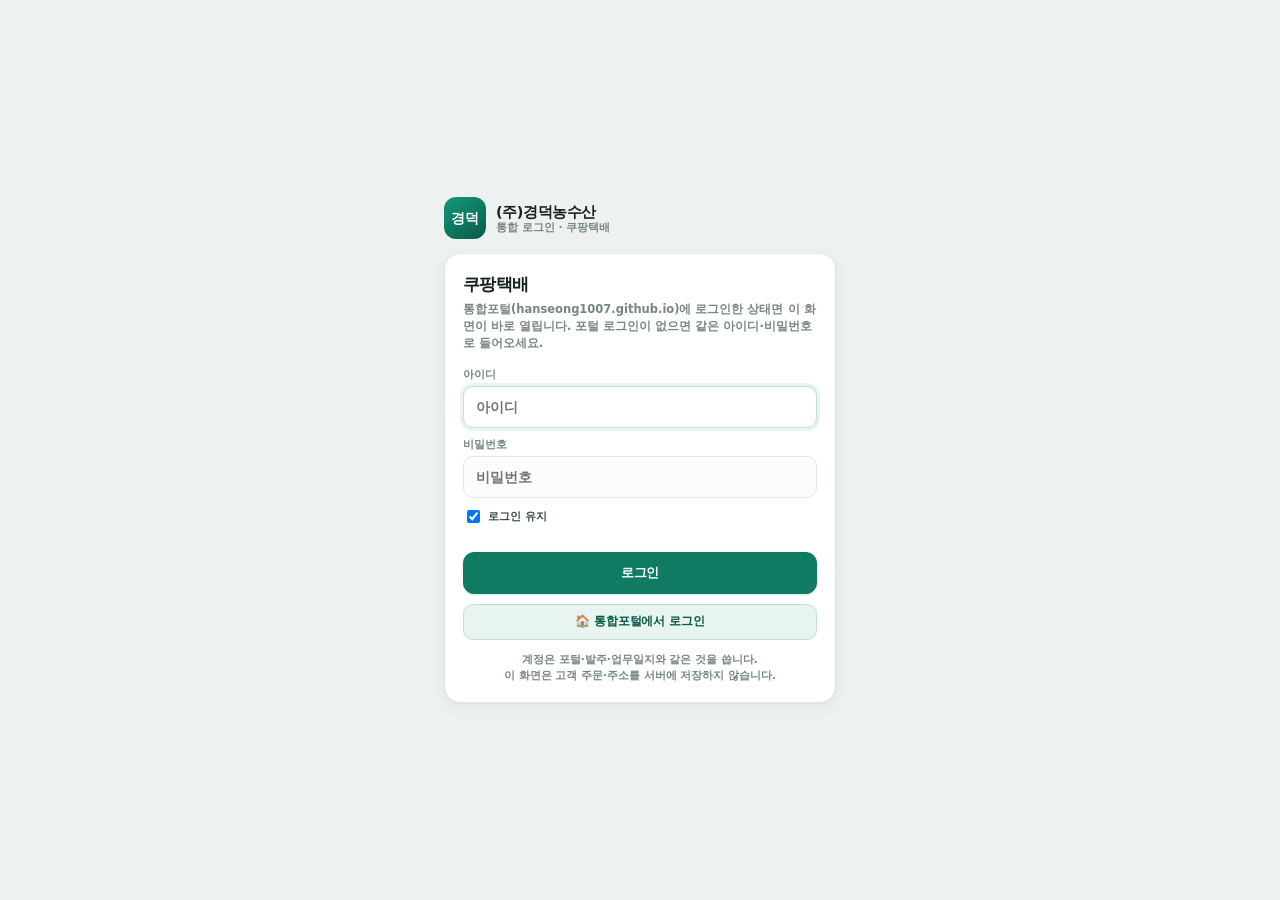
==== coupang-order/index.html @ 65ef95af "쿠팡택배: 송장 미리보기 폭 정리 · manifest 바로가기에 택배주소출력·쿠팡택배 추가" ====
<!doctype html>
<html lang="ko">
<head>
<meta charset="utf-8">
<meta name="viewport" content="width=device-width, initial-scale=1, viewport-fit=cover">
<meta name="theme-color" content="#0f7b63">
<meta name="robots" content="noindex, nofollow">
<title>(주)경덕농수산 · 쿠팡택배</title>
<link rel="icon" href="data:image/svg+xml,%3Csvg xmlns='http://www.w3.org/2000/svg' viewBox='0 0 64 64'%3E%3Crect width='64' height='64' rx='16' fill='%230f7b63'/%3E%3Ctext x='32' y='45' font-family='sans-serif' font-size='32' font-weight='700' text-anchor='middle' fill='white'%3E경%3C/text%3E%3C/svg%3E">
<style>
:root{
  --bg:#edf1ef;
  --card:#ffffff;
  --ink:#12211c;
  --ink2:#3b4c46;
  --muted:#77877f;
  --line:#e2e8e4;
  --line2:#eef2ef;
  --brand:#0f7b63;
  --brand-dark:#0a5a48;
  --brand-soft:#e8f4f0;
  --brand-line:#bfe0d4;
  --amber:#a96a10;
  --amber-soft:#fdf4e3;
  --amber-line:#eedcb5;
  --red:#bf2b2b;
  --red-soft:#fdecec;
  --red-line:#f0c9c9;
  --blue:#1f5fa8;
  --blue-soft:#eaf1fa;
  --blue-line:#c9dbf0;
  --radius:14px;
  --shadow:0 1px 2px rgba(18,33,28,.04),0 4px 14px rgba(18,33,28,.05);
  --mono:ui-monospace,SFMono-Regular,Menlo,Consolas,monospace;
}
*,*::before,*::after{box-sizing:border-box;-webkit-tap-highlight-color:transparent}
html,body{margin:0;height:100%}
body{
  background:var(--bg);color:var(--ink);
  font-family:system-ui,-apple-system,"Apple SD Gothic Neo","Malgun Gothic","Noto Sans KR","Helvetica Neue",sans-serif;
  font-size:13.5px;line-height:1.45;-webkit-text-size-adjust:100%;
}
body:not(.locked){display:flex;flex-direction:column;height:100vh;overflow:hidden}
button{font-family:inherit}
input,select,textarea{font-family:inherit;color:inherit}
h2{margin:0}
.spacer{flex:1;min-width:0}
.sr{position:absolute;width:1px;height:1px;padding:0;margin:-1px;overflow:hidden;clip:rect(0 0 0 0);white-space:nowrap;border:0}
#app{display:flex;flex-direction:column;flex:1;min-height:0}
#app[hidden]{display:none}

/* ---------------- top bar ---------------- */
.topbar{
  flex:0 0 auto;display:flex;align-items:center;gap:12px;
  padding:9px 18px;background:#fff;border-bottom:1px solid var(--line);z-index:20;
}
.brand{display:flex;align-items:center;gap:9px;min-width:0}
.brandmark{
  width:38px;height:38px;border-radius:11px;flex:0 0 auto;
  background:linear-gradient(145deg,#13997b,#0a5a48);color:#fff;
  display:grid;place-items:center;font-size:13px;font-weight:800;letter-spacing:-.05em;
  box-shadow:0 2px 6px rgba(10,90,72,.25);
}
.brand .bt{display:flex;flex-direction:column;line-height:1.22;min-width:0}
.brand .bt b{font-size:15px;font-weight:800;letter-spacing:-.03em;white-space:nowrap;overflow:hidden;text-overflow:ellipsis;display:block}
.brand .bt span{font-size:10.5px;color:var(--muted);font-weight:600;white-space:nowrap}

.shortcuts{display:flex;align-items:center;gap:6px;flex-wrap:wrap}
.slink{
  display:inline-flex;align-items:center;gap:6px;padding:6px 10px;border-radius:9px;
  border:1px solid var(--line);background:#f8faf9;font-size:11px;font-weight:800;color:var(--ink2);
  text-decoration:none;white-space:nowrap;
}
.slink:hover{background:#f1f6f3;border-color:#d3e0da}
.slink.wing{border-color:var(--amber-line);background:var(--amber-soft);color:#8a5608}
.slink.alps{border-color:var(--red-line);background:var(--red-soft);color:#a12424}
.slink svg{width:13px;height:13px;fill:none;stroke:currentColor;stroke-width:2;stroke-linecap:round;stroke-linejoin:round}

.who{margin-left:auto;display:flex;align-items:center;gap:6px}
.whochip{
  display:inline-flex;align-items:center;gap:6px;padding:5px 10px;border-radius:999px;
  border:1px solid var(--line);background:#f8faf9;font-size:11.5px;font-weight:800;color:var(--ink2);
  white-space:nowrap;max-width:190px;overflow:hidden;text-overflow:ellipsis;
}
.whochip i{width:7px;height:7px;border-radius:50%;background:var(--brand);flex:0 0 auto}
.iconbtn{
  width:34px;height:34px;border-radius:10px;border:1px solid var(--line);background:#fff;color:var(--ink2);
  display:grid;place-items:center;padding:0;cursor:pointer;flex:0 0 auto;
}
.iconbtn:hover{background:#f5f8f6}
.iconbtn svg{width:16px;height:16px;fill:none;stroke:currentColor;stroke-width:1.9;stroke-linecap:round;stroke-linejoin:round}

/* ---------------- status board ---------------- */
.board{flex:0 0 auto;display:flex;flex-direction:column;gap:5px;padding:8px 18px 0}
.brow{display:grid;gap:6px;align-items:stretch}
.brow.r1{grid-template-columns:104px repeat(4,minmax(0,1fr))}
.brow.r2{grid-template-columns:104px repeat(5,minmax(0,1fr))}
.bl{display:flex;flex-direction:column;justify-content:center;font-size:10.5px;font-weight:800;color:var(--muted);line-height:1.3}
.bl b{font-size:11px;color:var(--ink2);font-weight:800;letter-spacing:-.02em}
.btile{
  display:flex;align-items:center;gap:9px;padding:6px 11px;border-radius:11px;
  border:1px solid var(--line);background:#fff;cursor:pointer;text-align:left;min-width:0;
  transition:border-color .12s,box-shadow .12s;
}
.btile:hover{border-color:#cfdad5}
.btile.on{border-color:var(--brand);box-shadow:0 0 0 2px rgba(15,123,99,.12)}
.btile .nv{font-size:19px;font-weight:800;letter-spacing:-.05em;line-height:1.15;font-variant-numeric:tabular-nums;min-width:20px}
.btile .nt{display:flex;flex-direction:column;line-height:1.25;min-width:0}
.btile .nt b{font-size:10.8px;font-weight:800;white-space:nowrap;overflow:hidden;text-overflow:ellipsis}
.btile .nt small{font-size:9.5px;color:var(--muted);font-weight:700;white-space:nowrap;overflow:hidden;text-overflow:ellipsis}
.btile.warn .nv{color:var(--red)}
.btile.warn{border-color:var(--red-line);background:#fffafa}
.btile.ready .nv{color:var(--brand-dark)}
.btile.mid .nv{color:var(--amber)}
.btile.dim .nv{color:#42564e}

/* ---------------- steps ---------------- */
.steps{flex:0 0 auto;display:grid;grid-template-columns:repeat(4,1fr);gap:8px;padding:8px 18px 0}
.step{
  display:flex;align-items:center;gap:9px;padding:7px 11px;min-width:0;
  background:#fff;border:1px solid var(--line);border-radius:12px;cursor:pointer;text-align:left;
  transition:border-color .15s,box-shadow .15s,background .15s;
}
.step:hover{border-color:#cfdad5}
.step .num{
  width:24px;height:24px;border-radius:8px;flex:0 0 auto;display:grid;place-items:center;
  background:#eff3f1;color:#5d6d66;font-size:11px;font-weight:800;
}
.step .t{min-width:0;flex:1;display:flex;flex-direction:column;line-height:1.25}
.step .t b{font-size:11.8px;font-weight:800;letter-spacing:-.02em;white-space:nowrap;overflow:hidden;text-overflow:ellipsis;color:var(--ink)}
.step .t small{font-size:10px;color:var(--muted);font-weight:600;white-space:nowrap;overflow:hidden;text-overflow:ellipsis}
.step .badge{
  flex:0 0 auto;min-width:19px;height:19px;padding:0 6px;border-radius:999px;
  background:var(--amber-soft);color:#8a5608;border:1px solid var(--amber-line);
  font-size:10.5px;font-weight:800;display:grid;place-items:center;font-variant-numeric:tabular-nums;
  display:none;
}
.step .badge.show{display:grid}
.step .badge.ok{background:var(--brand-soft);border-color:var(--brand-line);color:var(--brand-dark)}
.step.on{border-color:var(--brand);box-shadow:0 0 0 2px rgba(15,123,99,.13)}
.step.on .num{background:var(--brand);color:#fff}

/* ---------------- main ---------------- */
main{flex:1;min-height:0;padding:8px 18px 10px;display:flex;overflow:hidden}
.panel{display:none;width:100%;min-width:0;min-height:0}
.panel.on{display:grid;gap:12px}
#p1.on{grid-template-columns:352px minmax(0,1fr)}
#p2.on{grid-template-rows:minmax(0,1fr)}
#p3.on{grid-template-columns:352px minmax(0,1fr)}
#p4.on{grid-template-rows:minmax(0,1fr)}
.col{display:flex;flex-direction:column;gap:12px;min-width:0;min-height:0}
.card{
  background:var(--card);border:1px solid var(--line);border-radius:var(--radius);
  box-shadow:var(--shadow);display:flex;flex-direction:column;min-width:0;min-height:0;
}
.cardhead{flex:0 0 auto;display:flex;align-items:center;gap:8px;padding:10px 14px;border-bottom:1px solid var(--line2)}
.cardhead h2{font-size:12.5px;font-weight:800;letter-spacing:-.02em;white-space:nowrap}
.cardhead .sub{font-size:10.5px;color:var(--muted);font-weight:600;white-space:nowrap;overflow:hidden;text-overflow:ellipsis}
.cardbody{padding:11px 13px;min-height:0;overflow:auto;flex:1;display:flex;flex-direction:column;gap:10px}
.cardfoot{flex:0 0 auto;display:flex;align-items:center;gap:8px;padding:9px 13px;border-top:1px solid var(--line2);background:#fcfdfc;border-radius:0 0 var(--radius) var(--radius);flex-wrap:wrap}

/* ---------------- buttons ---------------- */
.btn{
  display:inline-flex;align-items:center;justify-content:center;gap:6px;
  height:36px;padding:0 13px;border-radius:10px;border:1px solid var(--line);
  background:#fff;color:var(--ink2);font-size:12px;font-weight:800;letter-spacing:-.01em;
  cursor:pointer;white-space:nowrap;transition:background .15s,border-color .15s,opacity .15s;
  text-decoration:none;
}
.btn svg{width:15px;height:15px;fill:none;stroke:currentColor;stroke-width:2;stroke-linecap:round;stroke-linejoin:round}
.btn:hover{background:#f5f8f6}
.btn.primary{background:var(--brand);border-color:var(--brand);color:#fff;box-shadow:0 1px 2px rgba(10,90,72,.2)}
.btn.primary:hover{background:var(--brand-dark);border-color:var(--brand-dark)}
.btn.parcel{background:#b62525;border-color:#b62525;color:#fff}
.btn.parcel:hover{background:#981d1d;border-color:#981d1d}
.btn.ghost{background:var(--brand-soft);border-color:var(--brand-line);color:var(--brand-dark)}
.btn.ghost:hover{background:#dcefe8}
.btn.wing{background:#ffd43b;border-color:#f0c400;color:#3b2f00}
.btn.wing:hover{background:#f5c800}
.btn.lg{height:42px;font-size:13px;border-radius:11px;padding:0 16px}
.btn.sm{height:28px;padding:0 9px;font-size:11px;border-radius:8px}
.btn:disabled{opacity:.42;cursor:not-allowed;box-shadow:none}
.btn:disabled:hover{background:#fff}
.btn.primary:disabled:hover{background:var(--brand)}
.btn.block{width:100%}

/* ---------------- step 1 ---------------- */
.guide{display:flex;flex-direction:column;gap:8px}
.gstep{display:flex;gap:9px;align-items:flex-start}
.gstep .gi{
  width:20px;height:20px;border-radius:6px;background:#eff3f1;color:#5d6d66;flex:0 0 auto;
  display:grid;place-items:center;font-size:10.5px;font-weight:800;margin-top:1px;
}
.gstep .gt{min-width:0;font-size:11.2px;color:var(--ink2);line-height:1.45;font-weight:600}
.gstep .gt b{color:var(--ink);font-weight:800}

.drop{
  display:flex;flex-direction:column;align-items:center;justify-content:center;gap:4px;
  padding:15px 12px;border:1.5px dashed var(--brand-line);border-radius:12px;background:#f7fbf9;
  cursor:pointer;text-align:center;transition:background .15s,border-color .15s;
}
.drop:hover,.drop.over{background:#eef8f4;border-color:var(--brand)}
.drop svg{width:22px;height:22px;fill:none;stroke:var(--brand);stroke-width:1.8;stroke-linecap:round;stroke-linejoin:round}
.drop b{font-size:12px;font-weight:800;color:var(--brand-dark)}
.drop span{font-size:10.3px;color:var(--muted);font-weight:600;line-height:1.4}
.drop.small{padding:12px 10px}
.mapline{
  border:1px solid var(--line2);border-radius:10px;background:#fbfcfb;padding:8px 10px;
  font-size:10.5px;line-height:1.55;color:var(--ink2);font-weight:600;
}
.mapline b{color:var(--ink);font-weight:800}
.mapline .miss{color:#a12424;font-weight:800}
.mapline ul{margin:3px 0 0;padding-left:14px}

/* ---------------- toolbar / filters ---------------- */
.toolbar{flex:0 0 auto;display:flex;align-items:center;gap:8px;padding:7px 14px;border-bottom:1px solid var(--line2);flex-wrap:wrap}
.chips{display:flex;gap:5px;flex-wrap:wrap}
.chip{
  height:26px;padding:0 9px;border-radius:999px;border:1px solid var(--line);background:#fff;
  color:var(--ink2);font-size:10.8px;font-weight:800;cursor:pointer;white-space:nowrap;
}
.chip:hover{border-color:#cfdad5}
.chip.on{background:var(--brand);border-color:var(--brand);color:#fff}
.selinfo{font-size:11px;color:var(--muted);font-weight:700;white-space:nowrap}
.selinfo b{color:var(--brand-dark);font-weight:800}
.selinfo.wrap{white-space:normal;line-height:1.45;font-weight:600}
.search{position:relative;width:180px;flex:0 0 auto}
.search svg{position:absolute;left:9px;top:50%;transform:translateY(-50%);width:13px;height:13px;fill:none;stroke:var(--muted);stroke-width:2;stroke-linecap:round;pointer-events:none}
.search input{width:100%;height:29px;border:1px solid var(--line);border-radius:9px;background:#fbfcfb;padding:0 10px 0 26px;font-size:11.5px;font-weight:600}
.search input:focus{outline:none;border-color:var(--brand-line);background:#fff;box-shadow:0 0 0 3px rgba(15,123,99,.08)}

/* ---------------- list ---------------- */
.listwrap{flex:1;min-height:0;display:flex;flex-direction:column;overflow:hidden}
.thead,.row{display:grid;gap:9px;align-items:center;padding:7px 14px}
.thead{flex:0 0 auto;font-size:10.3px;font-weight:800;color:var(--muted);border-bottom:1px solid var(--line);background:#fafcfb}
.thead.s1,.row.s1{grid-template-columns:28px 118px 118px minmax(120px,1fr) minmax(140px,1.1fr) 96px 92px}
.thead.s2,.row.s2{grid-template-columns:28px 118px 112px minmax(120px,1fr) minmax(130px,1fr) 96px}
.thead.s4,.row.s4{grid-template-columns:118px 96px minmax(110px,1fr) 150px 56px 86px}
.list{flex:1;min-height:0;overflow:auto}
.row{border-bottom:1px solid var(--line2);font-size:11.8px}
.row:hover{background:#fafcfb}
.row:last-child{border-bottom:0}
.row b{font-weight:800;letter-spacing:-.02em}
.row .mono{font-family:var(--mono);font-size:11px;font-weight:700;letter-spacing:-.02em}
.row small{display:block;font-size:10.2px;color:var(--muted);font-weight:600;line-height:1.35;margin-top:1px}
.row .addr{font-size:10.8px;color:var(--ink2);line-height:1.4;overflow-wrap:anywhere;font-weight:600}
.row .pname{font-size:11.2px;font-weight:700;line-height:1.38;overflow-wrap:anywhere}
.row .v{display:block;min-width:0}
.c-chk{display:grid;place-items:center}
.c-chk input,.pchk{width:16px;height:16px;accent-color:var(--brand);cursor:pointer;margin:0}
.c-chk input:disabled{cursor:not-allowed;opacity:.35}
.pill{
  display:inline-grid;place-items:center;padding:2px 7px;border-radius:6px;
  font-size:10px;font-weight:800;white-space:nowrap;letter-spacing:-.01em;
  background:#eff3f1;color:#52645c;border:1px solid #e0e7e3;
}
.pill.amber{background:var(--amber-soft);color:#8a5608;border-color:var(--amber-line)}
.pill.green{background:var(--brand-soft);color:var(--brand-dark);border-color:var(--brand-line)}
.pill.blue{background:var(--blue-soft);color:#1a4e8c;border-color:var(--blue-line)}
.pill.gray{background:#f1f4f2;color:#5d6d66;border-color:#e2e8e4}
.pill.red{background:var(--red-soft);color:#a12424;border-color:var(--red-line)}
.ack{display:inline-flex;align-items:center;gap:5px;font-size:10.5px;font-weight:800;color:var(--ink2);cursor:pointer;white-space:nowrap}
.ack input{width:15px;height:15px;accent-color:var(--brand);margin:0;cursor:pointer}
.empty{
  display:flex;flex-direction:column;align-items:center;justify-content:center;gap:6px;
  height:100%;min-height:140px;padding:22px 16px;text-align:center;color:var(--muted);
}
.empty svg{width:28px;height:28px;fill:none;stroke:#b5c2bb;stroke-width:1.6;stroke-linecap:round;stroke-linejoin:round}
.empty b{font-size:12px;color:var(--ink2);font-weight:800}
.empty span{font-size:11px;line-height:1.5}

/* ---------------- step 3 ---------------- */
.picklist{flex:1;min-height:0;overflow:auto;padding:7px}
.pick{
  display:flex;gap:9px;align-items:flex-start;padding:8px 9px;border-radius:10px;
  border:1px solid transparent;cursor:pointer;transition:background .12s,border-color .12s;
}
.pick:hover{background:#f7faf8}
.pick.on{background:var(--brand-soft);border-color:var(--brand-line)}
.pick .pchk{margin-top:2px;flex:0 0 auto}
.pick .pmain{min-width:0;flex:1}
.pick .ptop{display:flex;align-items:baseline;gap:6px;flex-wrap:wrap}
.pick .ptop b{font-size:11.8px;font-weight:800}
.pick .ptop .pg{font-size:10.3px;color:var(--ink2);font-weight:600;min-width:0;overflow-wrap:anywhere}
.pick .paddr{font-size:10.5px;color:var(--muted);font-weight:600;margin-top:2px;overflow-wrap:anywhere;line-height:1.4}
.pick .pmeta{font-size:10px;color:#9aa8a1;font-weight:600;margin-top:1px;font-variant-numeric:tabular-nums}
.pick .pid{display:flex;gap:4px;margin-top:5px;flex-wrap:wrap}

.formgrid{display:grid;grid-template-columns:1fr 1fr;gap:8px}
.field{display:flex;flex-direction:column;gap:4px;min-width:0}
.field>span{font-size:10.3px;font-weight:800;color:var(--muted)}
.field input,.field select,.field textarea{
  width:100%;min-width:0;height:35px;border:1px solid var(--line);border-radius:9px;
  background:#fbfcfb;padding:0 10px;font-size:12px;font-weight:700;letter-spacing:-.01em;
}
.field textarea{height:96px;padding:8px 10px;line-height:1.5;font-weight:600;resize:vertical}
.field input:focus,.field select:focus,.field textarea:focus{outline:none;border-color:var(--brand-line);background:#fff;box-shadow:0 0 0 3px rgba(15,123,99,.08)}
.field.span2{grid-column:1/-1}
.field select{appearance:none;background-image:url("data:image/svg+xml;utf8,<svg xmlns='http://www.w3.org/2000/svg' width='14' height='14' viewBox='0 0 24 24' fill='none' stroke='%2377877f' stroke-width='2.4' stroke-linecap='round' stroke-linejoin='round'><polyline points='6 9 12 15 18 9'/></svg>");background-repeat:no-repeat;background-position:right 9px center;padding-right:26px}
.inputrow{display:grid;grid-template-columns:56px minmax(0,1fr);gap:7px;font-size:10.8px;align-items:baseline}
.inputrow span{color:var(--muted);font-weight:800}
.inputrow b{font-weight:700;overflow-wrap:anywhere;color:var(--ink2)}
.receipt-note{border:1px solid var(--line2);border-radius:10px;background:#fafcfb;padding:8px 11px}
.receipt-note>b{font-size:10.5px;font-weight:800;display:block;margin-bottom:3px;color:var(--ink2)}
.receipt-note ul{margin:0;padding-left:13px;display:flex;flex-direction:column;gap:1px}
.receipt-note li{font-size:10.4px;color:var(--ink2);line-height:1.45;font-weight:500}
.receipt-note li b{font-weight:800;color:#2c4038}
.fmtrow{display:flex;gap:6px;align-items:center;flex-wrap:wrap}
.fmtbtn{
  height:28px;padding:0 10px;border-radius:8px;border:1px solid var(--line);background:#fff;
  font-size:10.8px;font-weight:800;color:var(--ink2);cursor:pointer;
}
.fmtbtn.on{background:var(--brand);border-color:var(--brand);color:#fff}
#label-preview{display:flex;justify-content:center}
#label-preview .label{width:100%;max-width:392px;box-shadow:0 1px 4px rgba(18,33,28,.10)}

/* ---------------- log dock ---------------- */
.logdock{flex:0 0 auto;border-top:1px solid var(--line);background:#fff}
.logbar{display:flex;align-items:center;gap:9px;padding:0 18px;height:38px;cursor:pointer;user-select:none}
.logbar>b{font-size:11.3px;font-weight:800;white-space:nowrap;display:flex;align-items:center;gap:6px}
.logbar>b svg{width:13px;height:13px;fill:none;stroke:var(--brand);stroke-width:2;stroke-linecap:round;stroke-linejoin:round}
.logbar .latest{font-size:10.8px;color:var(--muted);font-weight:600;white-space:nowrap;overflow:hidden;text-overflow:ellipsis;flex:1;min-width:0}
.logbar .cntpill{font-size:9.5px;font-weight:800;color:#5d6d66;background:#f1f4f2;border:1px solid var(--line);border-radius:999px;padding:1px 6px;white-space:nowrap}
.logbar .chev{width:13px;height:13px;fill:none;stroke:var(--muted);stroke-width:2.2;stroke-linecap:round;stroke-linejoin:round;transition:transform .15s;flex:0 0 auto}
.logdock.open .chev{transform:rotate(180deg)}
.loglist{display:none;max-height:170px;overflow:auto;padding:0 18px 8px}
.logdock.open .loglist{display:block}
.logrow{display:flex;gap:9px;align-items:flex-start;padding:5px 0;border-top:1px solid var(--line2);font-size:11.1px;line-height:1.45}
.logrow time{flex:0 0 52px;color:#9aa8a1;font-family:var(--mono);font-size:10.3px;font-weight:700;padding-top:1px}
.logrow .dot{width:6px;height:6px;border-radius:50%;background:#b5c2bb;flex:0 0 auto;margin-top:5px}
.logrow.wing .dot{background:#e0a02a}
.logrow.alps .dot{background:#d94141}
.logrow.ok .dot{background:var(--brand)}
.logrow p{margin:0;min-width:0;color:var(--ink2);font-weight:600;overflow-wrap:anywhere}

/* ---------------- modal ---------------- */
.modal{position:fixed;inset:0;z-index:80;display:none;align-items:center;justify-content:center;padding:18px;background:rgba(10,22,18,.55)}
.modal.on{display:flex}
.modal-card{
  background:#f3f5f4;border-radius:15px;width:min(520px,100%);max-height:calc(100vh - 36px);
  display:flex;flex-direction:column;overflow:hidden;box-shadow:0 20px 50px rgba(6,18,14,.35);
}
.modal-head{flex:0 0 auto;display:flex;align-items:center;gap:8px;padding:10px 14px;background:#fff;border-bottom:1px solid var(--line)}
.modal-head b{font-size:12.3px;font-weight:800;letter-spacing:-.02em}
.modal-head .sub{font-size:10.4px;color:var(--muted);font-weight:600;overflow:hidden;text-overflow:ellipsis;white-space:nowrap}
.modal-head .x{margin-left:auto;width:27px;height:27px;border:0;border-radius:8px;background:#f1f4f2;color:#5d6d66;font-size:15px;line-height:1;cursor:pointer;display:grid;place-items:center;flex:0 0 auto}
.modal-body{padding:10px;overflow:auto;min-height:0}
.modal-actions{flex:0 0 auto;display:flex;gap:8px;justify-content:flex-end;padding:9px 14px;background:#fff;border-top:1px solid var(--line);flex-wrap:wrap}

/* label */
.label{background:#fff;border:1px solid #b9c2bd;border-radius:4px;overflow:hidden;color:#111}
.lb-top{display:flex;align-items:flex-end;justify-content:space-between;gap:10px;padding:9px 12px;border-bottom:2px solid #111}
.lb-brand b{font-size:14px;letter-spacing:-.03em;display:block;line-height:1.1}
.lb-brand span{font-size:7.6px;letter-spacing:.12em;color:#666;font-weight:700}
.lb-code{text-align:right;flex:0 0 auto}
.lb-code span{display:block;font-size:8.2px;letter-spacing:.1em;color:#555;font-weight:800}
.lb-code b{font-family:var(--mono);font-size:14px;letter-spacing:-.01em}
.lb-barcode{padding:8px 12px 2px;text-align:center}
.lb-barcode .bc{width:100%;height:42px;display:block}
.lb-barcode em{display:block;font-style:normal;font-family:var(--mono);font-size:10px;letter-spacing:.2em;margin-top:2px;font-weight:700}
.lb-nonum{padding:12px 12px 6px;text-align:center;font-size:10.5px;font-weight:800;color:#8a3a10;background:#fdf4e3;border-top:1px dashed #d9b57a;border-bottom:1px dashed #d9b57a}
.lb-to{border-top:1px dashed #8f9a94;padding:4px 0}
.lb-to .lb-row:first-child b{font-size:13px}
.lb-row{display:grid;grid-template-columns:44px minmax(0,1fr);gap:6px;padding:2px 12px;font-size:10.6px;align-items:baseline}
.lb-row span{color:#6b7671;font-size:9.2px;font-weight:800}
.lb-row b{font-weight:700;overflow-wrap:anywhere;line-height:1.35}
.lb-items{border-top:1px dashed #8f9a94;background:#f7f7f6;padding:4px 0}
.lb-items>div{display:grid;grid-template-columns:44px minmax(0,1fr);gap:6px;padding:2px 12px;font-size:10.6px}
.lb-items span{color:#6b7671;font-size:9.2px;font-weight:800}
.lb-items b{font-weight:700;overflow-wrap:anywhere}
.lb-from{border-top:2px solid #111;padding:4px 0 6px}
.lb-from>div{display:grid;grid-template-columns:44px minmax(0,1fr);gap:6px;padding:2px 12px;font-size:9.8px}
.lb-from span{color:#6b7671;font-size:8.8px;font-weight:800}
.lb-from b{font-weight:700;overflow-wrap:anywhere}

/* print area (hidden on screen) */
#printArea{display:none}

/* ---------------- gate ---------------- */
#gate{min-height:100vh;display:flex;align-items:center;justify-content:center;padding:20px}
#gate[hidden]{display:none}
.gwrap{width:100%;max-width:392px}
.gbrand{display:flex;align-items:center;gap:10px;margin-bottom:14px}
.gbrand .gm{width:42px;height:42px;border-radius:12px;background:linear-gradient(145deg,#13997b,#0a5a48);color:#fff;display:grid;place-items:center;font-size:14px;font-weight:800}
.gbrand div{display:flex;flex-direction:column;line-height:1.25}
.gbrand b{font-size:14.5px;font-weight:800;letter-spacing:-.03em}
.gbrand span{font-size:10.8px;color:var(--muted);font-weight:700}
.gcard{background:#fff;border:1px solid var(--line);border-radius:16px;padding:18px;box-shadow:var(--shadow)}
.gcard h1{margin:0 0 4px;font-size:17px;font-weight:800;letter-spacing:-.03em}
.gcard .lead{margin:0 0 14px;font-size:11.5px;color:var(--muted);line-height:1.5;font-weight:600}
.gfield{display:flex;flex-direction:column;gap:4px;margin-bottom:9px}
.gfield span{font-size:10.5px;font-weight:800;color:var(--muted)}
.gfield input{height:42px;border:1px solid var(--line);border-radius:10px;background:#fbfcfb;padding:0 12px;font-size:13.5px;font-weight:700}
.gfield input:focus{outline:none;border-color:var(--brand-line);background:#fff;box-shadow:0 0 0 3px rgba(15,123,99,.09)}
.grow{display:flex;align-items:center;gap:8px;margin:4px 0 10px}
.grow .keep{display:flex;align-items:center;gap:5px;font-size:11px;font-weight:700;color:var(--ink2)}
.gpanel{display:flex;flex-direction:column;gap:8px;margin-top:10px}
.gmsg{min-height:16px;font-size:11.3px;font-weight:700;color:#a12424;margin:2px 0 0;line-height:1.4}
.gmsg.ok{color:var(--brand-dark)}
.gfoot{margin:12px 0 0;font-size:10.5px;color:var(--muted);font-weight:600;line-height:1.5;text-align:center}

/* ---------------- toast ---------------- */
.toast{
  position:fixed;left:50%;bottom:58px;transform:translate(-50%,14px);
  background:#12211c;color:#fff;padding:9px 15px;border-radius:11px;font-size:12px;font-weight:700;
  box-shadow:0 10px 26px rgba(8,20,16,.3);opacity:0;pointer-events:none;transition:opacity .18s,transform .18s;
  z-index:90;max-width:calc(100% - 32px);text-align:center;
}
.toast.on{opacity:1;transform:translate(-50%,0)}
.toast.warn{background:#8a3a10}

/* ---------------- mobile ---------------- */
@media (max-width:899px){
  body:not(.locked){display:block;height:auto;min-height:100vh;overflow:auto;padding-bottom:70px;font-size:14px}
  #app{display:block}
  .topbar{flex-wrap:wrap;gap:8px;padding:8px 12px}
  .brand{order:1;flex:1;min-width:0}
  .brand .bt{min-width:0}
  .brand .bt b{font-size:13.6px}
  .brand .bt .co{display:none}
  .brand .bt span{font-size:9.6px;white-space:normal}
  .brandmark{width:34px;height:34px;border-radius:10px;font-size:12px}
  .shortcuts{order:3;width:100%;gap:5px}
  .slink{font-size:10.4px;padding:5px 8px;flex:1;justify-content:center}
  .who{order:2;margin-left:0;gap:5px}
  .whochip{font-size:10.5px;padding:4px 8px;max-width:120px}
  .iconbtn{width:31px;height:31px}

  .board{padding:8px 12px 0;gap:6px}
  .brow.r1,.brow.r2{grid-template-columns:1fr 1fr;gap:5px}
  .brow .bl{grid-column:1/-1;flex-direction:row;align-items:baseline;gap:6px}
  .btile{padding:5px 9px;gap:7px;border-radius:10px}
  .btile .nv{font-size:16px;min-width:16px}
  .btile .nt b{font-size:10.2px}
  .btile .nt small{font-size:9px}

  .steps{grid-template-columns:1fr 1fr;gap:6px;padding:8px 12px 0}
  .step{padding:7px 8px;gap:7px}
  .step .num{width:21px;height:21px;font-size:10.2px;border-radius:7px}
  .step .t b{font-size:10.8px}
  .step .t small{display:none}
  .step .badge{height:17px;min-width:17px;font-size:9.4px;padding:0 5px}

  main{display:block;padding:8px 12px 0;overflow:visible}
  .panel.on{display:block}
  #p1.on,#p2.on,#p3.on,#p4.on{display:block;overflow:visible}
  .col{gap:10px}
  .card{margin-bottom:10px}
  .cardhead{padding:9px 12px;flex-wrap:wrap;gap:6px}
  .cardhead .sub{white-space:normal}
  .cardbody{padding:10px 12px;overflow:visible}
  .cardfoot{padding:9px 12px;flex-direction:column;align-items:stretch;gap:6px}
  .cardfoot .spacer{display:none}
  .cardfoot .btn{width:100%;height:40px}
  .listwrap{overflow:visible}
  .list{overflow:visible;max-height:none}
  .picklist{overflow:visible;max-height:none;padding:6px}
  .thead{display:none}
  .row{display:block;padding:10px 12px;position:relative}
  .row>div{display:grid;grid-template-columns:54px minmax(0,1fr);gap:8px;padding:1.5px 0;align-items:baseline}
  .row>div::before{content:attr(data-l);font-size:9.8px;font-weight:800;color:var(--muted);white-space:nowrap}
  .row>div:empty{display:none}
  .row .c-chk{position:absolute;top:10px;right:11px;display:block;grid-template-columns:none;padding:0}
  .row .c-chk::before{display:none}
  .row>div[data-l]{padding-right:26px}
  .row b{font-size:11.8px}
  .row .addr{font-size:11px}
  .empty{min-height:100px}
  .toolbar{padding:7px 12px;gap:6px}
  .search{width:100%;order:-1}
  .chips{width:100%;overflow-x:auto;flex-wrap:nowrap;padding-bottom:1px}
  .selinfo{margin-left:auto}
  .formgrid{grid-template-columns:1fr 1fr}
  .field input,.field select{height:38px;font-size:12.5px}

  .logdock{position:fixed;left:0;right:0;bottom:0;z-index:60;box-shadow:0 -3px 14px rgba(10,22,18,.1);padding-bottom:env(safe-area-inset-bottom,0px)}
  .logbar{height:42px;padding:0 12px}
  .loglist{max-height:40vh;padding:0 12px 8px}
  .toast{bottom:88px}

  .modal{padding:10px;align-items:flex-end}
  .modal-card{width:100%;max-height:92vh;border-radius:14px}
  .modal-body{padding:9px}
  .modal-actions .btn{flex:1}
  .lb-code b{font-size:13px}
}
@media (max-width:420px){
  .brand .bt span{display:none}
}

@media print{
  #gate,#app,.modal,.toast{display:none!important}
  body,body:not(.locked){display:block!important;height:auto;overflow:visible;background:#fff;padding:0}
  #printArea{display:block!important}
  #printArea .label{width:100mm;margin:0 auto 0;border:1px solid #000;page-break-after:always;break-after:page}
  #printArea .label:last-child{page-break-after:auto;break-after:auto}
  #printArea.a4{display:grid!important;grid-template-columns:1fr 1fr;gap:4mm}
  #printArea.a4 .label{width:auto;page-break-inside:avoid;break-inside:avoid}
}
</style>
</head>
<body class="locked">

<!-- ================= 잠금 (미로그인) ================= -->
<div id="gate" hidden>
  <div class="gwrap">
    <div class="gbrand">
      <div class="gm">경덕</div>
      <div><b>(주)경덕농수산</b><span>통합 로그인 · 쿠팡택배</span></div>
    </div>
    <div class="gcard">
      <h1>쿠팡택배</h1>
      <p class="lead">통합포털(<b>hanseong1007.github.io</b>)에 로그인한 상태면 이 화면이 바로 열립니다. 포털 로그인이 없으면 같은 아이디·비밀번호로 들어오세요.</p>
      <form id="gate-form" autocomplete="on" novalidate>
        <label class="gfield"><span>아이디</span>
          <input id="g-id" type="text" autocomplete="username" autocapitalize="off" autocorrect="off" spellcheck="false" placeholder="아이디">
        </label>
        <label class="gfield"><span>비밀번호</span>
          <input id="g-pw" type="password" autocomplete="current-password" placeholder="비밀번호">
        </label>
        <div class="grow"><label class="keep"><input type="checkbox" id="g-keep" checked> 로그인 유지</label></div>
        <p class="gmsg" id="g-msg" role="status" aria-live="polite"></p>
        <button class="btn primary block lg" id="g-login" type="submit">로그인</button>
      </form>
      <div class="gpanel">
        <a class="btn ghost block" id="g-portal" href="../?stay=1">🏠 통합포털에서 로그인</a>
      </div>
      <p class="gfoot">계정은 포털·발주·업무일지와 같은 것을 씁니다.<br>이 화면은 고객 주문·주소를 서버에 저장하지 않습니다.</p>
    </div>
  </div>
</div>

<!-- ================= 앱 ================= -->
<div id="app" hidden>

<header class="topbar">
  <div class="brand">
    <div class="brandmark" aria-hidden="true">경덕</div>
    <div class="bt">
      <b><span class="co">(주)</span>경덕농수산 · 쿠팡택배</b>
      <span>쿠팡윙 주문 → 발주확인 → 롯데택배(ALPS) → 운송장 등록</span>
    </div>
  </div>

  <div class="shortcuts" aria-label="바로가기">
    <a class="slink wing" id="lnk-wing" href="https://wing.coupang.com/tenants/sfl-portal/delivery/management" target="_blank" rel="noopener">
      <svg viewBox="0 0 24 24"><path d="M3 8l9-5 9 5v9l-9 5-9-5z"/><path d="M3 8l9 5 9-5"/></svg>쿠팡윙 배송관리
    </a>
    <a class="slink alps" id="lnk-alps" href="https://partner.alps.llogis.com/" target="_blank" rel="noopener">
      <svg viewBox="0 0 24 24"><path d="M3 7h11v10H3z"/><path d="M14 10h4l3 3v4h-7z"/><circle cx="7" cy="18.5" r="1.6"/><circle cx="17" cy="18.5" r="1.6"/></svg>롯데택배 ALPS
    </a>
  </div>

  <div class="who">
    <span class="whochip" id="who-name"><i></i>–</span>
    <a class="iconbtn" id="btn-portal" href="../?stay=1" title="통합포털" aria-label="통합포털">
      <svg viewBox="0 0 24 24"><path d="M4 11l8-6 8 6"/><path d="M6 10v9h12v-9"/></svg>
    </a>
    <button class="iconbtn" id="btn-logout" type="button" title="로그아웃" aria-label="로그아웃">
      <svg viewBox="0 0 24 24"><path d="M15 12H4"/><polyline points="8 8 4 12 8 16"/><path d="M14 4h5v16h-5"/></svg>
    </button>
    <button class="iconbtn" id="btn-reset" type="button" title="불러온 주문 비우기" aria-label="불러온 주문 비우기">
      <svg viewBox="0 0 24 24"><path d="M3 12a9 9 0 1 0 3-6.7"/><polyline points="3 4 3 9 8 9"/></svg>
    </button>
  </div>
</header>

<!-- 현황판 (쿠팡윙 배송관리와 같은 항목) -->
<div class="board" id="board" aria-label="배송 현황">
  <div class="brow r1">
    <div class="bl"><b>먼저 확인</b><span>처리해주세요</span></div>
    <button class="btile warn" type="button" data-bucket="출고중지요청"><span class="nv" id="b-stop">—</span><span class="nt"><b>출고중지요청</b><small>출고 멈춤</small></span></button>
    <button class="btile warn" type="button" data-bucket="당일출고필요"><span class="nv" id="b-today">—</span><span class="nt"><b>당일출고필요</b><small>오늘 꼭 발송</small></span></button>
    <button class="btile warn" type="button" data-bucket="출고지연"><span class="nv" id="b-late">—</span><span class="nt"><b>출고지연</b><small>기한 지남</small></span></button>
    <button class="btile dim" type="button" data-bucket="장기미배송"><span class="nv" id="b-long">—</span><span class="nt"><b>장기미배송</b><small>최근 1일</small></span></button>
  </div>
  <div class="brow r2">
    <div class="bl"><b>배송처리</b><span>진행해주세요</span></div>
    <button class="btile mid" type="button" data-bucket="결제완료"><span class="nv" id="b-paid">—</span><span class="nt"><b>결제완료</b><small>발주확인 전</small></span></button>
    <button class="btile ready" type="button" data-bucket="상품준비중"><span class="nv" id="b-ready">—</span><span class="nt"><b>상품준비중</b><small>발주확인 완료</small></span></button>
    <button class="btile dim" type="button" data-bucket="배송지시"><span class="nv" id="b-dir">—</span><span class="nt"><b>배송지시</b><small>집화 대기</small></span></button>
    <button class="btile dim" type="button" data-bucket="배송중"><span class="nv" id="b-ship">—</span><span class="nt"><b>배송중</b><small>운송장 등록됨</small></span></button>
    <button class="btile dim" type="button" data-bucket="배송완료"><span class="nv" id="b-done">—</span><span class="nt"><b>배송완료</b><small>최근 30일</small></span></button>
  </div>
</div>

<nav class="steps" id="steps" aria-label="진행 단계">
  <button class="step on" type="button" data-step="1">
    <span class="num">1</span>
    <span class="t"><b>쿠팡윙 확인·발주확인</b><small>주문 엑셀 불러오기</small></span>
    <span class="badge" id="b1"></span>
  </button>
  <button class="step" type="button" data-step="2">
    <span class="num">2</span>
    <span class="t"><b>당일 출고 선택</b><small>오늘 보낼 주문만 체크</small></span>
    <span class="badge" id="b2"></span>
  </button>
  <button class="step" type="button" data-step="3">
    <span class="num">3</span>
    <span class="t"><b>ALPS 접수·송장</b><small>일괄접수 엑셀·라벨</small></span>
    <span class="badge" id="b3"></span>
  </button>
  <button class="step" type="button" data-step="4">
    <span class="num">4</span>
    <span class="t"><b>운송장 등록</b><small>쿠팡윙 일괄등록</small></span>
    <span class="badge" id="b4"></span>
  </button>
</nav>

<main>
  <!-- ================= STEP 1 ================= -->
  <section class="panel on" id="p1">
    <div class="col">
      <div class="card">
        <header class="cardhead"><h2>1. 쿠팡윙에서 주문 가져오기</h2></header>
        <div class="cardbody">
          <div class="guide">
            <div class="gstep"><span class="gi">1</span><span class="gt">아래 <b>쿠팡윙 배송관리</b>를 열어 오늘 처리할 주문을 확인합니다.</span></div>
            <div class="gstep"><span class="gi">2</span><span class="gt">쿠팡윙에서 <b>주문서(엑셀) 내려받기</b>를 눌러 파일을 받습니다.</span></div>
            <div class="gstep"><span class="gi">3</span><span class="gt">받은 파일을 여기에 올리면 주문이 표에 채워집니다.</span></div>
          </div>

          <a class="btn wing block" id="btn-wing" href="https://wing.coupang.com/tenants/sfl-portal/delivery/management" target="_blank" rel="noopener">
            <svg viewBox="0 0 24 24"><path d="M14 4h6v6"/><path d="M20 4l-9 9"/><path d="M18 14v5a1 1 0 0 1-1 1H5a1 1 0 0 1-1-1V7a1 1 0 0 1 1-1h5"/></svg>
            쿠팡윙 배송관리 열기
          </a>

          <label class="drop" id="drop-wing" for="file-wing">
            <svg viewBox="0 0 24 24"><path d="M12 16V4"/><polyline points="7 9 12 4 17 9"/><path d="M4 15v4a1 1 0 0 0 1 1h14a1 1 0 0 0 1-1v-4"/></svg>
            <b>쿠팡윙 주문 엑셀 올리기</b>
            <span>.xlsx · .xls · .csv — 파일을 끌어다 놓아도 됩니다</span>
            <input type="file" id="file-wing" accept=".xlsx,.xls,.csv" hidden>
          </label>

          <div class="actions" style="display:flex;gap:6px;flex-wrap:wrap">
            <button class="btn ghost sm" id="btn-sample" type="button">샘플 주문 12건</button>
            <button class="btn sm" id="btn-template" type="button">예시 엑셀 받기</button>
          </div>

          <div class="mapline" id="wing-map">아직 불러온 파일이 없습니다.</div>

          <div class="receipt-note" style="margin-top:auto">
            <b>이 화면이 하는 일 / 하지 않는 일</b>
            <ul>
              <li>주문 엑셀을 <b>이 브라우저 안에서만</b> 읽어 표로 정리합니다. 서버·GitHub에 올리지 않습니다.</li>
              <li>쿠팡윙 <b>발주확인</b>과 ALPS <b>접수</b>는 각 사이트에서 직접 눌러야 합니다(자동 로그인·자동 접수하지 않습니다).</li>
              <li>아이디·비밀번호는 저장하지 않습니다. 로그인은 통합포털 계정으로 합니다.</li>
            </ul>
          </div>
        </div>
      </div>
    </div>

    <div class="col">
      <div class="card">
        <header class="cardhead">
          <h2>불러온 주문</h2>
          <span class="sub" id="s1-sub">엑셀을 올리면 표시됩니다</span>
          <div class="spacer"></div>
          <div class="search">
            <svg viewBox="0 0 24 24"><circle cx="11" cy="11" r="7"/><line x1="16.5" y1="16.5" x2="21" y2="21"/></svg>
            <input id="f-q" type="search" placeholder="주문번호·수령인·주소 검색" aria-label="주문 검색">
          </div>
        </header>
        <div class="toolbar">
          <div class="chips" id="filters"></div>
          <div class="spacer"></div>
          <span class="selinfo">선택 <b id="ackcount">0</b>건</span>
          <button class="btn primary sm" id="btn-ack" type="button" disabled>발주확인 처리</button>
        </div>
        <div class="listwrap">
          <div class="thead s1">
            <div><input type="checkbox" id="ack-all" aria-label="전체 선택"></div>
            <div>주문번호</div><div>수령인</div><div>배송지</div><div>상품 / 수량</div><div>배송상태</div><div>발주확인</div>
          </div>
          <div class="list" id="list1"></div>
        </div>
        <footer class="cardfoot">
          <span class="selinfo wrap">발주확인을 눌러 둔 주문이 <b>2단계</b>에서 고를 수 있습니다. 실제 발주확인은 쿠팡윙에서도 눌러 주세요.</span>
          <div class="spacer"></div>
          <button class="btn primary" id="btn-to2" type="button">2단계로 →</button>
        </footer>
      </div>
    </div>
  </section>

  <!-- ================= STEP 2 ================= -->
  <section class="panel" id="p2">
    <div class="card">
      <header class="cardhead">
        <h2>2. 오늘 출고할 주문 선택</h2>
        <span class="sub" id="s2-sub">발주확인된 주문이 없습니다</span>
        <div class="spacer"></div>
        <span class="selinfo"><b id="pickcount">0</b>건 선택</span>
        <button class="btn sm" id="btn-pickall" type="button">오늘 출고 전체 선택</button>
        <button class="btn primary" id="btn-to3" type="button" disabled>3단계로 →</button>
      </header>
      <div class="listwrap">
        <div class="thead s2">
          <div><input type="checkbox" id="pick-all" aria-label="전체 선택"></div>
          <div>주문번호</div><div>수령인</div><div>배송지</div><div>상품 / 수량</div><div>배송상태</div>
        </div>
        <div class="list" id="list2"></div>
      </div>
    </div>
  </section>

  <!-- ================= STEP 3 ================= -->
  <section class="panel" id="p3">
    <div class="col">
      <div class="card">
        <header class="cardhead">
          <h2>오늘 보낼 주문</h2>
          <div class="spacer"></div>
          <span class="selinfo"><b id="sendcount">0</b>건</span>
        </header>
        <div class="picklist" id="list3"></div>
      </div>
    </div>

    <div class="col">
      <div class="card">
        <header class="cardhead">
          <h2>롯데택배 ALPS 일괄주문접수</h2>
          <span class="sub" id="p3-sub">선택한 주문이 없습니다</span>
          <div class="spacer"></div>
          <a class="btn parcel sm" id="btn-alps" href="https://partner.alps.llogis.com/" target="_blank" rel="noopener">
            <svg viewBox="0 0 24 24"><path d="M14 4h6v6"/><path d="M20 4l-9 9"/><path d="M18 14v5a1 1 0 0 1-1 1H5a1 1 0 0 1-1-1V7a1 1 0 0 1 1-1h5"/></svg>
            ALPS 열기
          </a>
        </header>
        <div class="cardbody">
          <div class="actions" style="display:flex;gap:7px;flex-wrap:wrap">
            <button class="btn primary" id="btn-alps-xlsx" type="button">
              <svg viewBox="0 0 24 24"><path d="M12 4v12"/><polyline points="7 11 12 16 17 11"/><path d="M4 20h16"/></svg>
              일괄주문접수 엑셀 내려받기
            </button>
            <button class="btn sm" id="btn-copy-one" type="button">선택한 건 정보 복사</button>
            <button class="btn sm" id="btn-copy-all" type="button">전체 정보 복사</button>
          </div>
          <div class="mapline">
            <b>엑셀 열 구성</b> — 수하인명 · 전화번호 · 휴대폰 · 우편번호 · 주소 · 품목명 · 수량 · 배송메시지
            <ul>
              <li>ALPS <b>접수 → 일괄주문접수 → 엑셀 업로드</b>에서 이 파일을 올리면 됩니다.</li>
              <li>전화·휴대폰 번호가 하나만 있으면 두 칸에 같이 넣습니다.</li>
              <li>접수가 끝나면 ALPS에서 <b>운송장번호가 들어 있는 결과 엑셀</b>을 받아 4단계에 올리세요.</li>
            </ul>
          </div>
          <div class="field span2">
            <span>송장지 종류</span>
            <div class="fmtrow">
              <button class="fmtbtn on" type="button" data-fmt="thermal">100mm 감열지</button>
              <button class="fmtbtn" type="button" data-fmt="a4">A4 (2장씩)</button>
            </div>
          </div>
          <div id="label-preview" style="border:1px solid var(--line);border-radius:10px;padding:8px;background:#fff"></div>
          <div class="receipt-note">
            <b>송장 인쇄</b>
            <ul>
              <li>운송장번호는 ALPS 접수 결과로 받습니다. 4단계에서 번호를 넣으면 이 미리보기에도 찍힙니다.</li>
              <li>번호가 없으면 송장 <b>번호 자리만 비어서</b> 인쇄됩니다.</li>
              <li>보내는분: <b>(주)경덕농수산 · 전남 순천시 해룡면 해룡산단1로 82-7</b></li>
            </ul>
          </div>
        </div>
        <footer class="cardfoot">
          <button class="btn" id="btn-print3" type="button">
            <svg viewBox="0 0 24 24"><path d="M6 9V3h12v6"/><rect x="3" y="9" width="18" height="8" rx="2"/><path d="M6 17h12v4H6z"/></svg>
            체크한 송장 인쇄
          </button>
          <div class="spacer"></div>
          <button class="btn primary" id="btn-to4" type="button">4단계로 →</button>
        </footer>
      </div>
    </div>
  </section>

  <!-- ================= STEP 4 ================= -->
  <section class="panel" id="p4">
    <div class="card">
      <header class="cardhead">
        <h2>4. 운송장번호 등록 · 발송처리</h2>
        <span class="sub" id="s4-sub">등록된 운송장이 없습니다</span>
        <div class="spacer"></div>
        <button class="btn primary" id="btn-wing-xlsx" type="button" disabled>
          <svg viewBox="0 0 24 24"><path d="M12 4v12"/><polyline points="7 11 12 16 17 11"/><path d="M4 20h16"/></svg>
          쿠팡윙 운송장 일괄등록 엑셀
        </button>
      </header>
      <div class="toolbar" style="align-items:flex-start">
        <label class="btn ghost sm" for="file-inv">
          <svg viewBox="0 0 24 24"><path d="M12 16V4"/><polyline points="7 9 12 4 17 9"/><path d="M4 15v4a1 1 0 0 0 1 1h14a1 1 0 0 0 1-1v-4"/></svg>
          ALPS 결과 엑셀 올리기
          <input type="file" id="file-inv" accept=".xlsx,.xls,.csv" hidden>
        </label>
        <button class="btn sm" id="btn-paste" type="button">붙여넣기 창 열기</button>
        <button class="btn sm" id="btn-print4" type="button">송장 인쇄</button>
        <button class="btn sm" id="btn-mark" type="button">쿠팡윙 등록 완료 표시</button>
        <div class="spacer"></div>
        <span class="selinfo wrap" id="s4-note">ALPS 결과 엑셀에는 운송장번호와 수령인(또는 주문번호)이 들어 있습니다. 붙여넣기로도 넣을 수 있습니다.</span>
      </div>
      <div id="paste-box" hidden style="padding:0 14px 10px">
        <div class="field">
          <span>운송장번호 붙여넣기 — 한 줄에 하나(번호만) 또는 <b>주문번호,운송장번호</b></span>
          <textarea id="paste-text" placeholder="예)&#10;4051-1234-5678&#10;4051-1234-5679&#10;또는&#10;2026112400012,4051-1234-5678"></textarea>
        </div>
        <div class="actions" style="display:flex;gap:6px;margin-top:6px">
          <button class="btn primary sm" id="btn-paste-apply" type="button">적용</button>
          <button class="btn sm" id="btn-paste-clear" type="button">지우기</button>
        </div>
      </div>
      <div class="listwrap">
        <div class="thead s4">
          <div>주문번호</div><div>수령인</div><div>상품</div><div>운송장번호</div><div>복사</div><div>상태</div>
        </div>
        <div class="list" id="list4"></div>
      </div>
    </div>
  </section>
</main>

<footer class="logdock" id="logdock">
  <div class="logbar" id="logbar" role="button" tabindex="0" aria-expanded="false">
    <b><svg viewBox="0 0 24 24"><path d="M4 5h16"/><path d="M4 12h10"/><path d="M4 19h13"/></svg>작업 로그</b>
    <span class="latest" id="log-latest">아직 기록이 없습니다</span>
    <span class="cntpill" id="log-count">0</span>
    <svg class="chev" viewBox="0 0 24 24"><polyline points="6 9 12 15 18 9"/></svg>
  </div>
  <div class="loglist" id="loglist"></div>
</footer>

</div><!-- /#app -->

<div id="printArea" aria-hidden="true"></div>

<div class="modal" id="modal" role="dialog" aria-modal="true" aria-label="송장 미리보기">
  <div class="modal-card">
    <div class="modal-head">
      <b>송장 미리보기</b>
      <span class="sub" id="modal-sub">롯데택배</span>
      <button class="x" id="modal-x" type="button" aria-label="닫기">×</button>
    </div>
    <div class="modal-body" id="modal-body"></div>
    <div class="modal-actions">
      <button class="btn" id="modal-close" type="button">닫기</button>
      <button class="btn primary" id="modal-print" type="button">
        <svg viewBox="0 0 24 24"><path d="M6 9V3h12v6"/><rect x="3" y="9" width="18" height="8" rx="2"/><path d="M6 17h12v4H6z"/></svg>
        인쇄
      </button>
    </div>
  </div>
</div>

<div class="toast" id="toast" role="status" aria-live="polite"></div>

<script src="xlsx.full.min.js"></script>
<script>
(function(){
'use strict';

/* ============================================================
   경덕농수산 · 쿠팡택배
   - 쿠팡윙 주문 엑셀 → 발주확인 → 롯데택배(ALPS) 일괄접수 → 운송장 등록
   - 고객 주문·주소는 이 브라우저 안에서만 다룬다(서버·GitHub 저장 없음).
   - 로그인은 통합포털(kd.portal.sso.v1) 세션을 그대로 이어받는다.
   ============================================================ */

var WING_URL = 'https://wing.coupang.com/tenants/sfl-portal/delivery/management';
var ALPS_URL = 'https://partner.alps.llogis.com/';
var SHARED_USERS = 'https://script.google.com/macros/s/AKfycbx8vtZ9wxfqwEUhuIC5hhV5dncN7IbVmrbjbPS93hfibfXAxMpwx-YtCGiqHeZXfEY81Q/exec';
var K_SSO = 'kd.portal.sso.v1', K_PU = 'kd.portal.users.v1';
var K_SESS = 'cp.session.v1', K_TMP = 'cp.session.tmp.v1';
var K_USERS = 'cp.users.v1', K_DATA = 'cp.data.v1';
var SENDER = { name:'(주)경덕농수산', addr:'전남 순천시 해룡면 해룡산단1로 82-7' };

/* ---------------- storage helpers ---------------- */
function jget(k, d){ try{ var s = localStorage.getItem(k); return s ? JSON.parse(s) : d; }catch(e){ return d; } }
function jset(k, v){ try{ localStorage.setItem(k, JSON.stringify(v)); }catch(e){} }
function jrm(k){ try{ localStorage.removeItem(k); }catch(e){} }
function sget(k, d){ try{ var s = sessionStorage.getItem(k); return s ? JSON.parse(s) : d; }catch(e){ return d; } }
function sset(k, v){ try{ sessionStorage.setItem(k, JSON.stringify(v)); }catch(e){} }
function srm(k){ try{ sessionStorage.removeItem(k); }catch(e){} }

/* ---------------- SHA-256 (외부 라이브러리 없이) ---------------- */
function sha256hex(msg){
  function rr(x,n){ return (x>>>n)|(x<<(32-n)); }
  var K=[0x428a2f98,0x71374491,0xb5c0fbcf,0xe9b5dba5,0x3956c25b,0x59f111f1,0x923f82a4,0xab1c5ed5,
    0xd807aa98,0x12835b01,0x243185be,0x550c7dc3,0x72be5d74,0x80deb1fe,0x9bdc06a7,0xc19bf174,
    0xe49b69c1,0xefbe4786,0x0fc19dc6,0x240ca1cc,0x2de92c6f,0x4a7484aa,0x5cb0a9dc,0x76f988da,
    0x983e5152,0xa831c66d,0xb00327c8,0xbf597fc7,0xc6e00bf3,0xd5a79147,0x06ca6351,0x14292967,
    0x27b70a85,0x2e1b2138,0x4d2c6dfc,0x53380d13,0x650a7354,0x766a0abb,0x81c2c92e,0x92722c85,
    0xa2bfe8a1,0xa81a664b,0xc24b8b70,0xc76c51a3,0xd192e819,0xd6990624,0xf40e3585,0x106aa070,
    0x19a4c116,0x1e376c08,0x2748774c,0x34b0bcb5,0x391c0cb3,0x4ed8aa4a,0x5b9cca4f,0x682e6ff3,
    0x748f82ee,0x78a5636f,0x84c87814,0x8cc70208,0x90befffa,0xa4506ceb,0xbef9a3f7,0xc67178f2];
  var H=[0x6a09e667,0xbb67ae85,0x3c6ef372,0xa54ff53a,0x510e527f,0x9b05688c,0x1f83d9ab,0x5be0cd19];
  var bytes=[],i,c,c2,cp;
  for(i=0;i<msg.length;i++){
    c=msg.charCodeAt(i);
    if(c<0x80) bytes.push(c);
    else if(c<0x800) bytes.push(0xc0|(c>>6),0x80|(c&63));
    else if(c<0xd800||c>=0xe000) bytes.push(0xe0|(c>>12),0x80|((c>>6)&63),0x80|(c&63));
    else { c2=msg.charCodeAt(++i); cp=0x10000+(((c&0x3ff)<<10)|(c2&0x3ff));
      bytes.push(0xf0|(cp>>18),0x80|((cp>>12)&63),0x80|((cp>>6)&63),0x80|(cp&63)); }
  }
  var bl=bytes.length*8, hi=Math.floor(bl/4294967296);
  bytes.push(0x80);
  while(bytes.length%64!==56) bytes.push(0);
  bytes.push((hi>>>24)&255,(hi>>>16)&255,(hi>>>8)&255,hi&255);
  bytes.push((bl>>>24)&255,(bl>>>16)&255,(bl>>>8)&255,bl&255);
  var w=new Array(64),t,off;
  for(off=0;off<bytes.length;off+=64){
    for(t=0;t<16;t++) w[t]=(bytes[off+t*4]<<24)|(bytes[off+t*4+1]<<16)|(bytes[off+t*4+2]<<8)|bytes[off+t*4+3];
    for(t=16;t<64;t++){
      var s0=rr(w[t-15],7)^rr(w[t-15],18)^(w[t-15]>>>3);
      var s1=rr(w[t-2],17)^rr(w[t-2],19)^(w[t-2]>>>10);
      w[t]=(w[t-16]+s0+w[t-7]+s1)|0;
    }
    var a=H[0],b=H[1],c3=H[2],d=H[3],e=H[4],f=H[5],g=H[6],h=H[7];
    for(t=0;t<64;t++){
      var S1=rr(e,6)^rr(e,11)^rr(e,25);
      var ch=(e&f)^((~e)&g);
      var t1=(h+S1+ch+K[t]+w[t])|0;
      var S0=rr(a,2)^rr(a,13)^rr(a,22);
      var mj=(a&b)^(a&c3)^(b&c3);
      var t2=(S0+mj)|0;
      h=g; g=f; f=e; e=(d+t1)|0; d=c3; c3=b; b=a; a=(t1+t2)|0;
    }
    H[0]=(H[0]+a)|0;H[1]=(H[1]+b)|0;H[2]=(H[2]+c3)|0;H[3]=(H[3]+d)|0;
    H[4]=(H[4]+e)|0;H[5]=(H[5]+f)|0;H[6]=(H[6]+g)|0;H[7]=(H[7]+h)|0;
  }
  return H.map(function(x){ return ('00000000'+(x>>>0).toString(16)).slice(-8); }).join('');
}
function utf8bin(s){ return unescape(encodeURIComponent(String(s))); }
function binutf8(b){ return decodeURIComponent(escape(b)); }
function ksBlock(keyHex,i){ return sha256hex(keyHex+'|'+i); }
function xorBin(bin,keyHex){
  var out=[],blk='',i,j,p;
  for(i=0;i<bin.length;i++){
    j=i&31;
    if(j===0) blk=ksBlock(keyHex,i>>5);
    p=j*2;
    out.push(String.fromCharCode((bin.charCodeAt(i)&255) ^ parseInt(blk.substr(p,2),16)));
  }
  return out.join('');
}
function encText(plain,keyHex){
  try{ return btoa(xorBin(utf8bin(plain),keyHex)); }catch(e){ return ''; }
}
function decText(ct,keyHex){
  if(!ct||!keyHex) return '';
  try{ return binutf8(xorBin(atob(ct),keyHex)); }catch(e){ return ''; }
}

/* ---------------- state ---------------- */
var S = {
  user:null, tier:'', orders:[], step:1, filter:'전체', bucket:null, q:'',
  ackSel:new Set(), picked:new Set(), cur:null, fmt:'thermal',
  logs:[], logOpen:false, lastMap:null, token:0
};

/* ---------------- utils ---------------- */
function $(s,r){ return (r||document).querySelector(s); }
function $$(s,r){ return Array.prototype.slice.call((r||document).querySelectorAll(s)); }
function esc(s){
  return String(s==null?'':s).replace(/[&<>"']/g,function(c){
    return {'&':'&amp;','<':'&lt;','>':'&gt;','"':'&quot;',"'":'&#39;'}[c];
  });
}
function normId(v){ return String(v==null?'':v).trim().toLowerCase(); }
function pad(n){ return String(n).padStart(2,'0'); }
function nowStr(){ var d=new Date(); return pad(d.getHours())+':'+pad(d.getMinutes())+':'+pad(d.getSeconds()); }
function todayStr(){ var d=new Date(); return d.getFullYear()+'-'+pad(d.getMonth()+1)+'-'+pad(d.getDate()); }
function stamp(){
  var d=new Date();
  return ''+d.getFullYear()+pad(d.getMonth()+1)+pad(d.getDate())+'_'+pad(d.getHours())+pad(d.getMinutes());
}
function toDay(v){
  if(!v) return '';
  if(v instanceof Date){ return v.getFullYear()+'-'+pad(v.getMonth()+1)+'-'+pad(v.getDate()); }
  var s=String(v).trim();
  var m=s.match(/^(\d{4})[-./]?(\d{1,2})[-./]?(\d{1,2})/);
  if(m) return m[1]+'-'+pad(m[2])+'-'+pad(m[3]);
  return '';
}
function digits(v){ return String(v==null?'':v).replace(/[^0-9]/g,''); }
function zipStr(v){
  var d=digits(v);
  if(!d) return String(v==null?'':v).trim();
  if(d.length<5) d=('00000'+d).slice(-5);
  return d;
}

var toastTimer;
function toast(msg,tone){
  var el=$('#toast'); if(!el) return;
  el.textContent=msg;
  el.className='toast on'+(tone?' '+tone:'');
  clearTimeout(toastTimer);
  toastTimer=setTimeout(function(){ el.className='toast'; },2600);
}
function log(msg,tone){
  S.logs.unshift({t:nowStr(),msg:msg,tone:tone||'info'});
  if(S.logs.length>80) S.logs.pop();
  renderLog();
}

/* ---------------- account / portal SSO ---------------- */
function portalSSO(){
  var s=jget(K_SSO,null);
  if(!s||!s.userId) return null;
  if(s.exp && Date.now()>s.exp){ jrm(K_SSO); return null; }
  return s;
}
function portalUsers(){
  var d=jget(K_PU,null);
  return (d&&Array.isArray(d.users))?d.users:[];
}
function localUsers(){
  var d=jget(K_USERS,null);
  return (d&&Array.isArray(d.users))?d.users:[];
}
function saveUsersCache(users){
  var out=users.map(function(u){
    var hs=u.hashes||{};
    return { id:normId(u.id), name:u.name||u.id, role:u.role||'user', salt:u.salt||'', hash:hs.portal||u.hash||'' };
  });
  jset(K_USERS,{v:1,at:Date.now(),users:out});
}
function findUser(id){
  var n=normId(id), i, u;
  u=localUsers(); for(i=0;i<u.length;i++) if(normId(u[i].id)===n) return u[i];
  u=portalUsers(); for(i=0;i<u.length;i++) if(normId(u[i].id)===n) return u[i];
  return null;
}
function portalBase(){
  var s=portalSSO();
  if(s&&s.portal) return s.portal;
  var p=(location.pathname||'').replace(/coupang-order\/(index\.html)?$/,'');
  return p||'../';
}
function portalHome(){ var b=portalBase(); return b+(b.indexOf('?')>=0?'&':'?')+'stay=1'; }

function setSession(user,keep){
  var rec={userId:user.id,ts:Date.now(),name:user.name||user.id,role:user.role||'user',keep:!!keep};
  jrm(K_SESS); srm(K_TMP);
  if(keep) jset(K_SESS,rec); else sset(K_TMP,rec);
}
function getSession(){
  var s=jget(K_SESS,null);
  if(!s||!s.userId) s=sget(K_TMP,null);
  return (s&&s.userId)?s:null;
}
function dataKey(){
  if(!S.user) return '';
  var u=findUser(S.user.id);
  if(u&&u.salt&&u.hash) return sha256hex('cp1|'+u.salt+'|'+u.hash);
  return '';
}

/* ---------------- boot / gate ---------------- */
function showGate(msg,tone){
  document.body.classList.add('locked');
  $('#app').hidden=true;
  $('#gate').hidden=false;
  var g=$('#g-portal');
  if(g) g.href=portalHome();
  if(msg) setGateMsg(msg,tone);
  var id=$('#g-id'); if(id && !id.value) id.value='';
  setTimeout(function(){ try{ $('#g-id').focus(); }catch(e){} },60);
}
function setGateMsg(msg,tone){
  var el=$('#g-msg'); if(!el) return;
  el.textContent=msg||'';
  el.className='gmsg'+(tone==='ok'?' ok':'');
}
function enter(user,tier){
  S.user={id:normId(user.id),name:user.name||user.id,role:user.role||'user'};
  S.tier=tier||'';
  document.body.classList.remove('locked');
  $('#gate').hidden=true;
  $('#app').hidden=false;
  renderWho();
  loadSaved();
  renderAll();
  log('로그인 · '+(S.user.name||S.user.id)+' ('+(tier==='portal'?'포털 세션':'직접 로그인')+')','ok');
}
function renderWho(){
  var el=$('#who-name');
  if(el) el.innerHTML='<i></i>'+esc((S.user.name||S.user.id)+' 님');
  var p=$('#btn-portal'); if(p) p.href=portalHome();
}
function fetchSharedUsers(){
  return fetch(SHARED_USERS+'?action=users_get&_='+Date.now(),{cache:'no-store',redirect:'follow'})
    .then(function(r){ return r.text(); })
    .then(function(txt){
      var j=JSON.parse(txt);
      var doc=JSON.parse(j.usersJson||'{}');
      if(!doc||!Array.isArray(doc.users)) throw new Error('계정 목록을 읽지 못했습니다');
      return doc.users;
    });
}
function trySharedLogin(id,pw){
  setGateMsg('계정을 확인하는 중…','ok');
  var btn=$('#g-login'); btn.disabled=true;
  return fetchSharedUsers().then(function(users){
    saveUsersCache(users);
    var u=null,i;
    for(i=0;i<users.length;i++) if(normId(users[i].id)===id) u=users[i];
    if(!u) throw new Error('포털에 없는 아이디입니다');
    var salt=u.salt||'', hs=u.hashes||{}, ok=false;
    if(hs.portal && sha256hex('p1|'+salt+'|'+pw)===hs.portal) ok=true;
    if(!ok && hs.order && sha256hex('kd1|'+salt+'|'+pw)===hs.order) ok=true;
    if(!ok && hs.worklog && sha256hex('wl1|'+salt+'|'+pw)===hs.worklog) ok=true;
    if(!ok && hs.attendance && sha256hex('att1|'+salt+'|'+pw)===hs.attendance) ok=true;
    if(!ok && u.hash && sha256hex('p1|'+salt+'|'+pw)===u.hash) ok=true;
    if(!ok) throw new Error('비밀번호가 맞지 않습니다');
    return { id:u.id, name:u.name||u.id, role:u.role||'user' };
  }).then(function(user){
    var keep=$('#g-keep').checked;
    setSession(user,keep);
    jset(K_SSO,{ v:1, userId:user.id, name:user.name, role:user.role, keep:!!keep,
      at:Date.now(), exp:Date.now()+(keep?30*86400000:12*3600000), portal:portalBase() });
    $('#g-pw').value='';
    setGateMsg('',''); 
    enter(user,'direct');
  }).catch(function(e){
    setGateMsg(e&&e.message?e.message:'로그인하지 못했습니다 — 인터넷 연결을 확인하세요');
  }).then(function(){
    var b=$('#g-login'); if(b) b.disabled=false;
  });
}

/* ---------------- load / save orders (암호문, 탭 세션 한정) ---------------- */
function loadSaved(){
  var key=dataKey();
  if(!key) return;
  var box=sget(K_DATA,null);
  if(!box||!box.ct||box.uid!==S.user.id) return;
  var raw=decText(box.ct,key);
  if(!raw) return;
  try{
    var d=JSON.parse(raw);
    if(d&&Array.isArray(d.orders)){
      S.orders=d.orders;
      S.picked=new Set(d.picked||[]);
      if(d.step) S.step=d.step;
      if(d.fmt) S.fmt=d.fmt;
      if(S.orders.length) log('이 브라우저 세션에 보관된 주문 '+S.orders.length+'건을 이어받았습니다','ok');
    }
  }catch(e){}
}
function saveOrders(){
  var key=dataKey();
  if(!key) return;
  var payload={orders:S.orders,picked:Array.from(S.picked),step:S.step,fmt:S.fmt,at:Date.now()};
  sset(K_DATA,{v:1,uid:S.user?S.user.id:'',ct:encText(JSON.stringify(payload),key)});
}

/* ---------------- order model ---------------- */
var BUCKETS=['출고중지요청','당일출고필요','출고지연','장기미배송','결제완료','상품준비중','배송지시','배송중','배송완료'];
var BUCKET_LABEL={ '출고중지요청':'출고중지요청','당일출고필요':'당일출고필요','출고지연':'출고지연','장기미배송':'장기미배송',
  '결제완료':'결제완료','상품준비중':'상품준비중','배송지시':'배송지시','배송중':'배송중','배송완료':'배송완료' };
var BUCKET_PILL={ '출고중지요청':'red','당일출고필요':'red','출고지연':'amber','장기미배송':'gray',
  '결제완료':'amber','상품준비중':'blue','배송지시':'blue','배송중':'green','배송완료':'gray' };

function normStatus(v){
  var s=String(v||'').replace(/\s/g,'');
  if(!s) return '';
  if(/출고중지/.test(s)) return '출고중지요청';
  if(/당일출고/.test(s)) return '당일출고필요';
  if(/출고지연/.test(s)) return '출고지연';
  if(/배송완료|배송완/.test(s)) return '배송완료';
  if(/배송중/.test(s)) return '배송중';
  if(/배송지시/.test(s)) return '배송지시';
  if(/상품준비|준비중/.test(s)) return '상품준비중';
  if(/결제완료|결제/.test(s)) return '결제완료';
  if(/취소/.test(s)) return '취소';
  if(/반품/.test(s)) return '반품';
  return '';
}
function bucketOf(o){
  if(o.shipped) return '배송완료';
  if(o.status==='출고중지요청') return '출고중지요청';
  if(o.status==='배송완료') return '배송완료';
  if(o.status==='배송중') return '배송중';
  if(o.status==='배송지시') return '배송지시';
  var due=toDay(o.due), t=todayStr();
  if(due){
    if(due<t) return '출고지연';
    if(due===t) return '당일출고필요';
  }
  if(o.status==='당일출고필요') return '당일출고필요';
  if(o.status==='출고지연') return '출고지연';
  if(o.acked||o.status==='상품준비중') return '상품준비중';
  return '결제완료';
}
function isOpen(o){
  var b=bucketOf(o);
  return b!=='배송완료' && b!=='배송중' && b!=='배송지시';
}
function counts(){
  var c={}; BUCKETS.forEach(function(k){ c[k]=0; });
  S.orders.forEach(function(o){ var b=bucketOf(o); c[b]=(c[b]||0)+1; });
  c['장기미배송']=0;  /* 쿠팡윙에서 직접 확인하는 항목 — 엑셀에는 없습니다 */
  return c;
}
function findOrder(id){ for(var i=0;i<S.orders.length;i++) if(S.orders[i].id===id) return S.orders[i]; return null; }
function pickedOrders(){ return Array.from(S.picked).map(findOrder).filter(Boolean); }

/* ---------------- render ---------------- */
function renderAll(){ renderBoard(); renderStep1(); renderStep2(); renderStep3(); renderStep4(); renderSteps(); }

function renderBoard(){
  var c=counts(), has=S.orders.length>0;
  var m={ '출고중지요청':'b-stop','당일출고필요':'b-today','출고지연':'b-late','장기미배송':'b-long',
          '결제완료':'b-paid','상품준비중':'b-ready','배송지시':'b-dir','배송중':'b-ship','배송완료':'b-done' };
  Object.keys(m).forEach(function(k){
    var el=document.getElementById(m[k]);
    if(el) el.textContent=has?String(c[k]||0):'—';
  });
  $$('.btile').forEach(function(t){
    t.classList.toggle('on',S.bucket===t.dataset.bucket);
  });
}
function renderSteps(){
  var c=counts(), vals=[S.orders.length, S.picked.size, pickedOrders().length, S.orders.filter(function(o){return o.invoice&&!o.shipped;}).length];
  [1,2,3,4].forEach(function(n){
    var el=$('#b'+n); if(!el) return;
    el.textContent=String(vals[n-1]||0);
    el.className='badge'+(vals[n-1]?' show':'')+(n===4&&vals[3]?'':'');
  });
  $$('.step').forEach(function(b){
    var n=+b.dataset.step;
    b.classList.toggle('on',n===S.step);
    b.setAttribute('aria-current',n===S.step?'step':'false');
  });
}

function filteredOrders(){
  var q=S.q.trim().toLowerCase(), b=S.bucket;
  return S.orders.filter(function(o){
    if(b){
      if(b==='장기미배송') return false;
      if(bucketOf(o)!==b) return false;
    } else if(S.filter!=='전체'){
      if(bucketOf(o)!==S.filter) return false;
    }
    if(!q) return true;
    return (o.orderNo+' '+o.name+' '+o.addr+' '+o.item+' '+o.phone).toLowerCase().indexOf(q)>=0;
  });
}
function renderFilters(){
  var ids=['전체','결제완료','상품준비중','당일출고필요','출고지연','출고중지요청','배송중','배송완료'];
  var cur=S.bucket||S.filter;
  $('#filters').innerHTML=ids.map(function(k){
    return '<button class="chip'+(cur===k?' on':'')+'" type="button" data-filter="'+k+'">'+k+'</button>';
  }).join('');
}

var emptyHTML=function(title,sub){
  return '<div class="empty">'+
    '<svg viewBox="0 0 24 24"><path d="M3 8l9-5 9 5v9l-9 5-9-5z"/><path d="M3 8l9 5 9-5"/><path d="M12 13v9"/></svg>'+
    '<b>'+title+'</b><span>'+sub+'</span></div>';
};

function renderStep1(){
  renderFilters();
  var rows=filteredOrders();
  $('#s1-sub').textContent=S.orders.length
    ? ('불러온 주문 '+S.orders.length+'건 · 열린 주문 '+S.orders.filter(isOpen).length+'건')
    : '엑셀을 올리면 표시됩니다';

  var list=$('#list1');
  if(!S.orders.length){
    list.innerHTML=emptyHTML('아직 불러온 주문이 없습니다','왼쪽에서 <b>쿠팡윙 주문 엑셀</b>을 올리거나 <b>샘플 12건</b>을 눌러 보세요.');
  }else if(!rows.length){
    list.innerHTML=emptyHTML('조건에 맞는 주문이 없습니다','검색어나 상태 칩을 바꿔 보세요.');
  }else{
    list.innerHTML=rows.map(function(o){
      var b=bucketOf(o), on=S.ackSel.has(o.id);
      return '<div class="row s1" data-id="'+esc(o.id)+'">'+
        '<div class="c-chk"><input type="checkbox" data-act="sel" data-id="'+esc(o.id)+'"'+(on?' checked':'')+
          (b==='결제완료'||b==='상품준비중'||b==='당일출고필요'||b==='출고지연'||b==='출고중지요청'?'':' disabled')+' aria-label="선택"></div>'+
        '<div data-l="주문번호"><span class="v"><b class="mono">'+esc(o.orderNo||'—')+'</b><small>'+(o.orderedAt?esc(o.orderedAt):'')+'</small></span></div>'+
        '<div data-l="수령인"><span class="v"><b>'+esc(o.name||'—')+'</b><small>'+esc(o.phone||o.phone2||'')+'</small></span></div>'+
        '<div data-l="배송지"><span class="v"><span class="addr">'+esc((o.zip?'['+o.zip+'] ':'')+(o.addr||'')+(o.addr2?' '+o.addr2:''))+'</span></span></div>'+
        '<div data-l="상품"><span class="v"><span class="pname">'+esc(o.item||'—')+(o.option?' · '+esc(o.option):'')+'</span><small>수량 '+esc(o.qty||1)+'</small></span></div>'+
        '<div data-l="배송상태"><span class="v"><span class="pill '+(BUCKET_PILL[b]||'gray')+'">'+esc(b)+'</span></span></div>'+
        '<div data-l="발주확인"><span class="v"><label class="ack"><input type="checkbox" data-act="acked" data-id="'+esc(o.id)+'"'+(o.acked?' checked':'')+'><span>'+(o.acked?'완료':'대기')+'</span></label></span></div>'+
      '</div>';
    }).join('');
  }

  var selectable=rows.filter(function(o){ var b=bucketOf(o); return b==='결제완료'||b==='상품준비중'||b==='당일출고필요'||b==='출고지연'||b==='출고중지요청'; });
  $('#ackcount').textContent=S.ackSel.size;
  var ab=$('#btn-ack'); ab.disabled=S.ackSel.size===0;
  ab.textContent=S.ackSel.size?('선택 '+S.ackSel.size+'건 발주확인 처리'):'발주확인 처리';
  var all=$('#ack-all');
  all.checked=selectable.length>0&&selectable.every(function(o){ return S.ackSel.has(o.id); });
  all.indeterminate=!all.checked&&selectable.some(function(o){ return S.ackSel.has(o.id); });
  all.disabled=!selectable.length;

  var mp=$('#wing-map');
  if(!S.lastMap){
    mp.innerHTML='아직 불러온 파일이 없습니다. <b>예시 엑셀 받기</b>로 형식을 먼저 볼 수 있습니다.';
  }
}

function renderStep2(){
  var rows=S.orders.filter(isOpen);
  var list=$('#list2');
  $('#s2-sub').textContent=rows.length?('출고할 주문 '+rows.length+'건 중 '+S.picked.size+'건 선택'):'발주확인된 주문이 없습니다';

  if(!S.orders.length){
    list.innerHTML=emptyHTML('아직 주문이 없습니다','1단계에서 쿠팡윙 주문 엑셀을 올려 주세요.');
  }else if(!rows.length){
    list.innerHTML=emptyHTML('오늘 출고할 주문이 없습니다','모두 배송중이거나 배송완료입니다.');
  }else{
    list.innerHTML=rows.map(function(o){
      var b=bucketOf(o), can=o.acked&&(b!=='결제완료');
      return '<div class="row s2" data-id="'+esc(o.id)+'">'+
        '<div class="c-chk"><input type="checkbox" data-act="pick" data-id="'+esc(o.id)+'"'+(S.picked.has(o.id)?' checked':'')+
          (can?'':' disabled')+' aria-label="'+esc(o.name)+' 오늘 출고"></div>'+
        '<div data-l="주문번호"><span class="v"><b class="mono">'+esc(o.orderNo||'—')+'</b><small>'+(o.due?'출고예정 '+esc(toDay(o.due)||o.due):'')+'</small></span></div>'+
        '<div data-l="수령인"><span class="v"><b>'+esc(o.name||'—')+'</b><small>'+esc(o.phone||o.phone2||'')+'</small></span></div>'+
        '<div data-l="배송지"><span class="v"><span class="addr">'+esc((o.zip?'['+o.zip+'] ':'')+(o.addr||''))+'</span></span></div>'+
        '<div data-l="상품"><span class="v"><span class="pname">'+esc(o.item||'—')+'</span><small>수량 '+esc(o.qty||1)+(can?'':' · 발주확인 필요')+'</small></span></div>'+
        '<div data-l="배송상태"><span class="v"><span class="pill '+(BUCKET_PILL[b]||'gray')+'">'+esc(b)+'</span></span></div>'+
      '</div>';
    }).join('');
  }
  $('#pickcount').textContent=S.picked.size;
  $('#btn-to3').disabled=S.picked.size===0;
  var all=$('#pick-all');
  var canRows=rows.filter(function(o){ return o.acked&&bucketOf(o)!=='결제완료'; });
  all.checked=canRows.length>0&&canRows.every(function(o){ return S.picked.has(o.id); });
  all.indeterminate=!all.checked&&canRows.some(function(o){ return S.picked.has(o.id); });
  all.disabled=!canRows.length;
}

function renderStep3(){
  var list=pickedOrders();
  if(!list.length){ S.cur=null; }
  else if(!S.cur||!list.some(function(o){ return o.id===S.cur; })) S.cur=list[0].id;

  var wrap=$('#list3');
  if(!list.length){
    wrap.innerHTML=emptyHTML('오늘 보낼 주문이 없습니다','2단계에서 보낼 주문을 체크해 주세요.');
  }else{
    wrap.innerHTML=list.map(function(o){
      return '<div class="pick'+(o.id===S.cur?' on':'')+'" data-act="cur" data-id="'+esc(o.id)+'">'+
        '<div class="pmain">'+
          '<div class="ptop"><b>'+esc(o.name||'—')+'</b><span class="pg">'+esc(o.item||'')+' · '+esc(o.qty||1)+'개</span></div>'+
          '<div class="paddr">['+esc(o.zip||'')+'] '+esc(o.addr||'')+'</div>'+
          '<div class="pmeta">'+esc(o.phone||o.phone2||'')+' · '+esc(o.orderNo||'')+'</div>'+
          '<div class="pid">'+
            '<button class="btn sm" type="button" data-act="copy-one" data-id="'+esc(o.id)+'">정보 복사</button>'+
            '<span class="pill '+(o.invoice?'green':'gray')+'">'+(o.invoice?esc(o.invoice):'운송장 미등록')+'</span>'+
          '</div>'+
        '</div>'+
      '</div>';
    }).join('');
  }

  $('#sendcount').textContent=list.length;
  var cur=findOrder(S.cur);
  $('#p3-sub').textContent=cur?(esc(cur.orderNo)+' · '+list.length+'건'):'선택한 주문이 없습니다';
  var lb=$('#btn-alps-xlsx'); lb.disabled=list.length===0;
  var lp=$('#btn-print3'); lp.disabled=list.length===0;
  $$('.fmtbtn').forEach(function(b){ b.classList.toggle('on',b.dataset.fmt===S.fmt); });
  $('#label-preview').innerHTML=cur?labelHTML(cur):'<div style="padding:18px;text-align:center;color:var(--muted);font-size:11.5px;font-weight:600">주문을 선택하면 송장 모양이 보입니다.</div>';
}

function renderStep4(){
  var rows=S.orders.filter(function(o){ return o.invoice; });
  var waiting=S.orders.filter(function(o){ return !o.invoice&&S.picked.has(o.id); });
  $('#s4-sub').textContent=rows.length
    ? ('운송장 '+rows.length+'건 · 미등록 '+waiting.length+'건')
    : '등록된 운송장이 없습니다';

  var list=$('#list4');
  if(!rows.length){
    list.innerHTML=emptyHTML('아직 운송장번호가 없습니다','3단계에서 ALPS에 접수한 뒤 결과 엑셀을 올리거나 번호를 붙여넣으세요.');
  }else{
    list.innerHTML=rows.map(function(o){
      return '<div class="row s4" data-id="'+esc(o.id)+'">'+
        '<div data-l="주문번호"><span class="v"><b class="mono">'+esc(o.orderNo||'—')+'</b></span></div>'+
        '<div data-l="수령인"><span class="v"><b>'+esc(o.name||'')+'</b><small>'+esc(o.phone||o.phone2||'')+'</small></span></div>'+
        '<div data-l="상품"><span class="v"><span class="pname">'+esc(o.item||'')+'</span><small>수량 '+esc(o.qty||1)+'</small></span></div>'+
        '<div data-l="운송장번호"><span class="v"><input class="inp-inv" data-id="'+esc(o.id)+'" value="'+esc(o.invoice||'')+'" inputmode="numeric" aria-label="운송장번호" style="width:100%;height:28px;border:1px solid var(--line);border-radius:7px;background:#fbfcfb;padding:0 7px;font-size:11px;font-weight:700;font-family:var(--mono)"></span></div>'+
        '<div data-l="복사"><span class="v"><button class="btn sm" type="button" data-act="copy-inv" data-id="'+esc(o.id)+'">복사</button></span></div>'+
        '<div data-l="상태"><span class="v"><span class="pill '+(o.shipped?'green':'blue')+'">'+(o.shipped?'발송완료':'등록 대기')+'</span></span></div>'+
      '</div>';
    }).join('');
  }
  var reg=S.orders.filter(function(o){ return o.invoice&&!o.shipped; });
  $('#btn-wing-xlsx').disabled=reg.length===0;
  $('#btn-mark').disabled=reg.length===0;
  $('#btn-print4').disabled=rows.length===0;
  $('#s4-note').innerHTML=reg.length?('<b>'+reg.length+'건</b>이 엑셀에 담깁니다 · 쿠팡윙 <b>운송장 일괄등록</b>에 올린 뒤 <b>등록 완료 표시</b>를 눌러 주세요.'):'ALPS 결과 엑셀에는 운송장번호와 수령인(또는 주문번호)이 들어 있습니다. 붙여넣기로도 넣을 수 있습니다.';
}

function renderLog(){
  var last=S.logs[0];
  $('#log-latest').textContent=last?(last.t+' · '+last.msg):'아직 기록이 없습니다';
  $('#log-count').textContent=S.logs.length;
  $('#loglist').innerHTML=S.logs.map(function(l){
    return '<div class="logrow '+l.tone+'"><time>'+l.t+'</time><span class="dot"></span><p>'+esc(l.msg)+'</p></div>';
  }).join('');
}
function setStep(n){
  S.step=n;
  $$('.panel').forEach(function(p){ p.classList.toggle('on',p.id==='p'+n); });
  renderAll();
  saveOrders();
  window.scrollTo(0,0);
  var m=$('main'); if(m) m.scrollTop=0;
}

/* ---------------- excel 읽기 ---------------- */
var ALIASES={
  orderNo:['주문번호','주문번호(쿠팡)','주문ID','오더번호','주문No','orderNo','OrderNo'],
  itemNo:['주문상품번호','상품주문번호','주문상품','itemNo','vendorItemId'],
  orderedAt:['주문일시','주문일자','주문일','결제일시','결제일','주문시간','주문날짜'],
  name:['수령인','수령인명','수하인명','받는사람','받는분','수취인','받는분성명'],
  phone:['수령인전화번호','전화번호','연락처','수령인연락처','전화'],
  phone2:['수령인휴대폰번호','휴대폰번호','휴대폰','핸드폰','휴대전화','수령인핸드폰번호'],
  zip:['우편번호','배송지우편번호','우편번호신','zipcode'],
  addr:['주소','배송지주소','기본주소','수령인주소','도로명주소','배송주소'],
  addr2:['상세주소','나머지주소'],
  item:['상품명','상품','품목명','등록상품명','상품이름','상품명옵션'],
  option:['옵션','상품옵션','옵션명','등록옵션명'],
  qty:['수량','주문수량','구매수량','개수'],
  msg:['배송메시지','배송메세지','배송요청사항','요청사항','배송메모'],
  status:['배송상태','주문상태','상태','배송상태명'],
  due:['출고예정일','발송기한','출고기한','출고예정'],
  courier:['택배사','배송업체','택배업체'],
  invoice:['운송장번호','송장번호','운송장']
};
function normHead(v){ return String(v==null?'':v).replace(/[\s()\[\]{}_\-]/g,'').trim().toLowerCase(); }
var NORM_ALIASES={};
Object.keys(ALIASES).forEach(function(k){ NORM_ALIASES[k]=ALIASES[k].map(normHead); });

function headerMap(headerRow){
  var heads=headerRow.map(normHead), map={};
  Object.keys(NORM_ALIASES).forEach(function(field){
    var list=NORM_ALIASES[field];
    for(var i=0;i<heads.length;i++){
      if(!heads[i]) continue;
      if(list.indexOf(heads[i])>=0){ map[field]=i; break; }
    }
  });
  return map;
}
function scoreMap(map){ return ['orderNo','name','addr','phone','qty','item'].filter(function(k){ return map[k]!=null; }).length; }
function pickHeaderRow(rows){
  var best={idx:-1,map:{},score:0};
  for(var i=0;i<Math.min(rows.length,12);i++){
    var map=headerMap(rows[i]||[]);
    var sc=scoreMap(map);
    if(sc>best.score){ best={idx:i,map:map,score:sc}; }
  }
  return best;
}

function readTable(file){
  return new Promise(function(resolve,reject){
    var name=(file.name||'').toLowerCase();
    var fr=new FileReader();
    fr.onerror=function(){ reject(new Error('파일을 읽지 못했습니다')); };
    fr.onload=function(){
      try{
        if(/\.csv$/.test(name) || !window.XLSX){
          var text=String(fr.result||'');
          if(/\.csv$/.test(name)===false && !window.XLSX){ reject(new Error('엑셀 기능을 불러오지 못했습니다 — 인터넷 연결 후 다시 시도하거나 CSV로 저장해 올려 주세요')); return; }
          resolve(parseCsv(text));
          return;
        }
        var wb=XLSX.read(new Uint8Array(fr.result),{type:'array',cellDates:true});
        var ws=wb.Sheets[wb.SheetNames[0]];
        var rows=XLSX.utils.sheet_to_json(ws,{header:1,raw:false,defval:''});
        resolve(rows);
      }catch(e){ reject(new Error('표를 읽지 못했습니다: '+(e.message||e))); }
    };
    if(/\.csv$/.test(name) || !window.XLSX) fr.readAsText(file,'utf-8');
    else fr.readAsArrayBuffer(file);
  });
}
function parseCsv(text){
  var rows=[], row=[], cur='', q=false, i, c;
  text=String(text).replace(/^\uFEFF/,'');
  for(i=0;i<text.length;i++){
    c=text[i];
    if(q){
      if(c==='"'){ if(text[i+1]==='"'){ cur+='"'; i++; } else q=false; }
      else cur+=c;
    }else{
      if(c==='"') q=true;
      else if(c===','){ row.push(cur); cur=''; }
      else if(c==='\n'){ row.push(cur); rows.push(row); row=[]; cur=''; }
      else if(c==='\r'){ /* skip */ }
      else cur+=c;
    }
  }
  if(cur!==''||row.length){ row.push(cur); rows.push(row); }
  return rows;
}

function rowToOrder(rows,map,idx,headerIdx){
  var r=rows[idx]||[];
  function v(f){ var i=map[f]; return i==null?'':String(r[i]==null?'':r[i]).trim(); }
  var orderNo=v('orderNo'), name=v('name');
  if(!orderNo && !name) return null;
  var phone=v('phone'), phone2=v('phone2');
  if(!phone2) phone2=phone;
  if(!phone) phone=phone2;
  var item=v('item')||v('option');
  var o={
    id:'', orderNo:orderNo, itemNo:v('itemNo'), orderedAt:v('orderedAt'),
    name:name, phone:phone, phone2:phone2, zip:zipStr(v('zip')),
    addr:v('addr'), addr2:v('addr2'), item:item, option:v('option'),
    qty:v('qty')||'1', msg:v('msg'), courier:v('courier'), invoice:digits(v('invoice')),
    status:normStatus(v('status')), due:toDay(v('due')), shipped:false, acked:false, src:'excel'
  };
  o.id=(o.orderNo||('row'+idx))+'-'+(o.itemNo||(''+(idx-headerIdx)));
  if(!o.status) o.status='결제완료';
  o.acked=(bucketOf(o)!=='결제완료');
  return o;
}

function importTable(rows,fileName){
  if(!rows||!rows.length) throw new Error('표가 비어 있습니다');
  var head=pickHeaderRow(rows);
  if(head.score<2) throw new Error('주문번호·수령인 같은 열 이름을 찾지 못했습니다. 쿠팡윙 주문서 파일인지 확인해 주세요');
  var map=head.map, added=0, updated=0, skipped=0;
  for(var i=head.idx+1;i<rows.length;i++){
    var o;
    try{ o=rowToOrder(rows,map,i,head.idx); }catch(e){ o=null; }
    if(!o){ skipped++; continue; }
    var old=null;
    for(var j=0;j<S.orders.length;j++) if(S.orders[j].id===o.id){ old=S.orders[j]; break; }
    if(old){
      if(!o.invoice && old.invoice) o.invoice=old.invoice;
      if(o.invoice) o.shipped=old.shipped;
      if(old.acked) o.acked=true;
      Object.keys(o).forEach(function(k){ old[k]=o[k]; });
      updated++;
    }else{
      S.orders.push(o); added++;
    }
  }
  S.lastMap={ map:map, file:fileName, added:added, updated:updated, skipped:skipped, headerIdx:head.idx };
  var missing=Object.keys(map).filter(function(k){ return map[k]==null; });
  var used=Object.keys(map).filter(function(k){ return map[k]!=null; });

  $('#wing-map').innerHTML='<b>'+esc(fileName||'파일')+'</b> — 새 주문 <b>'+added+'건</b>'+(updated?' · 갱신 '+updated+'건':'')+
    '<br>읽은 열: '+esc(used.map(function(k){ return labelOf(k); }).join('·'))+
    (missing.length?'<br><span class="miss">못 찾은 열: '+esc(missing.map(labelOf).join('·'))+'</span>':'');
  log('엑셀 불러오기 · '+esc(fileName||'')+' → 새 주문 '+added+'건'+(updated?' · 갱신 '+updated+'건':''),'wing');
  saveOrders();
  renderBoard(); renderStep1(); renderStep2(); renderSteps();
  toast(added+updated+'건 읽었습니다'+(skipped?' · '+skipped+'행 건너뜀':''));
  return {added:added,updated:updated,skipped:skipped};
}
function labelOf(k){
  var m={orderNo:'주문번호',itemNo:'주문상품번호',orderedAt:'주문일시',name:'수령인',phone:'전화번호',phone2:'휴대폰',
    zip:'우편번호',addr:'주소',addr2:'상세주소',item:'상품명',option:'옵션',qty:'수량',msg:'배송메시지',
    status:'배송상태',due:'출고예정일',courier:'택배사',invoice:'운송장번호'};
  return m[k]||k;
}

/* ---------------- 샘플 / 예시 ---------------- */
function sampleRows(){
  var t=todayStr(), y=DAYS(-1), t3=DAYS(3);
  var list=[
    ['2026112400112','2026-11-24 08:12','김정숙','010-2345-6789','06236','서울 강남구 테헤란로 123','4층 401호','바다로운 바베큐 오징어 1kg','2','문 앞에 두세요','상품준비중',t],
    ['2026112400113','2026-11-24 08:31','이광호','010-8811-2244','48058','부산 해운대구 센텀중앙로 79','1203호','구운 양태채 300g','3','','상품준비중',t],
    ['2026112400114','2026-11-24 09:02','박순자','010-3312-7788','34126','대전 유성구 대학로 99','2층','바다로운 바베큐 오징어 500g','5','경비실에 맡겨 주세요','상품준비중',t],
    ['2026112400115','2026-11-24 09:15','최영수','010-5540-9012','16879','경기 용인시 수지구 포은대로 435','101동 802호','볶음땅콩 400g','4','','상품준비중',t],
    ['2026112400116','2026-11-24 09:28','정미경','010-2277-6633','61945','광주 서구 상무중앙로 110','7층','바다로운 바베큐 오징어 1kg','1','부재 시 연락 주세요','당일출고필요',t],
    ['2026112400117','2026-11-24 09:40','한상우','010-9944-1188','28501','충북 청주시 서원구 사직대로 200','305호','구운 양태채 500g','2','','상품준비중',t],
    ['2026112400118','2026-11-24 09:52','오세라','010-4471-2093','42701','대구 달서구 달구벌대로 1500','3층','크리스피 콘볼 400g','6','','상품준비중',y],
    ['2026112400119','2026-11-24 10:03','서정민','010-6620-8834','21442','인천 부평구 부평대로 88','5층 502호','바다로운 바베큐 오징어 500g','3','','상품준비중',t3],
    ['2026112400120','2026-11-24 10:11','강민수','010-7712-3345','54901','전북 전주시 완산구 백제대로 200','1층','바다로운 바베큐 오징어 1kg','2','','결제완료',t3],
    ['2026112400121','2026-11-24 10:24','윤혜진','010-8834-5521','31156','충남 천안시 동남구 만남로 20','9층','구운 양태채 300g','1','','상품준비중',t3],
    ['2026112400122','2026-11-24 10:36','임재현','010-2299-6612','51500','경남 창원시 성산구 중앙대로 100','1201호','크리스피 콘볼 400g','2','','상품준비중',t3],
    ['2026112400123','2026-11-24 10:44','조은정','010-5567-8823','03055','서울 종로구 사직로 8','3층','바다로운 바베큐 오징어 500g','1','','상품준비중',t3]
  ];
  return [['주문번호','주문일시','수령인','수령인전화번호','우편번호','주소','상세주소','상품명','수량','배송메시지','배송상태','출고예정일']].concat(list);
}
function DAYS(n){ var d=new Date(); d.setDate(d.getDate()+n); return d.getFullYear()+'-'+pad(d.getMonth()+1)+'-'+pad(d.getDate()); }

function loadSample(){
  S.orders=[]; S.picked.clear(); S.ackSel.clear();
  importTable(sampleRows(),'샘플 주문 12건');
  toast('샘플 주문 12건을 불러왔습니다');
}

/* ---------------- 내려받기 ---------------- */
function saveTable(rows,sheet,fileName){
  if(window.XLSX){
    var ws=XLSX.utils.aoa_to_sheet(rows);
    ws['!cols']=rows[0].map(function(_,i){
      var w=8;
      rows.forEach(function(r){ w=Math.max(w,String(r[i]==null?'':r[i]).length+2); });
      return {wch:Math.min(w,44)};
    });
    var wb=XLSX.utils.book_new();
    XLSX.utils.book_append_sheet(wb,ws,sheet);
    XLSX.writeFile(wb,fileName,{compression:true});
    return true;
  }
  var csv=rows.map(function(r){
    return r.map(function(c){
      var s=String(c==null?'':c);
      return /[",\n]/.test(s)?'"'+s.replace(/"/g,'""')+'"':s;
    }).join(',');
  }).join('\r\n');
  var blob=new Blob(['\uFEFF'+csv],{type:'text/csv;charset=utf-8'});
  var a=document.createElement('a');
  a.href=URL.createObjectURL(blob);
  a.download=fileName.replace(/\.xlsx$/,'.csv');
  document.body.appendChild(a); a.click();
  setTimeout(function(){ URL.revokeObjectURL(a.href); a.remove(); },1500);
  toast('엑셀 기능이 없어 CSV로 받았습니다','warn');
  return false;
}

function alpsRows(list){
  var out=[['수하인명','전화번호','휴대폰','우편번호','주소','품목명','수량','배송메시지']];
  list.forEach(function(o){
    var tel=o.phone||o.phone2||'', mob=o.phone2||o.phone||'';
    out.push([o.name||'',tel,mob,zipStr(o.zip),((o.addr||'')+(o.addr2?' '+o.addr2:'')).trim(),
      (o.item||'')+(o.option?' / '+o.option:''),o.qty||'1',o.msg||'']);
  });
  return out;
}
function exportAlps(){
  var list=pickedOrders();
  if(!list.length){ toast('2단계에서 보낼 주문을 먼저 체크하세요','warn'); return; }
  var ok=saveTable(alpsRows(list),'일괄주문접수','롯데택배_일괄주문접수_'+stamp()+'.xlsx');
  log('ALPS 일괄주문접수 엑셀 내려받기 · '+list.length+'건','alps');
  toast(list.length+'건 접수용 '+(ok?'엑셀':'CSV')+'을 내려받았습니다');
  window.__cp_lastAlps=alpsRows(list);
}
function exportWingInvoices(){
  var list=S.orders.filter(function(o){ return o.invoice&&!o.shipped; });
  if(!list.length){ toast('등록할 운송장이 없습니다','warn'); return; }
  var rows=[['주문번호','택배사','운송장번호']];
  list.forEach(function(o){ rows.push([o.orderNo||'',o.courier||'롯데택배',digits(o.invoice)]); });
  var ok=saveTable(rows,'운송장등록','쿠팡윙_운송장일괄등록_'+stamp()+'.xlsx');
  log('쿠팡윙 운송장 일괄등록 엑셀 내려받기 · '+list.length+'건','wing');
  toast(list.length+'건 '+(ok?'엑셀':'CSV')+'을 내려받았습니다');
  window.__cp_lastInvoiceRows=rows;
}
function exportTemplate(){
  var rows=[['주문번호','주문일시','수령인','수령인전화번호','수령인휴대폰번호','우편번호','주소','상세주소','상품명','옵션','수량','배송메시지','배송상태','출고예정일'],
    ['2026112400001','2026-11-24 09:00','홍길동','010-0000-0000','010-0000-0000','06236','서울 강남구 테헤란로 123','4층','바다로운 바베큐 오징어 1kg','1kg','2','문 앞에 두세요','상품준비중',todayStr()]];
  saveTable(rows,'주문','쿠팡윙_주문_예시양식.xlsx');
  log('예시 엑셀 양식 내려받기','info');
}

/* ---------------- 운송장 넣기 ---------------- */
function matchInvoiceRows(rows){
  if(!rows||!rows.length) throw new Error('표가 비어 있습니다');
  var head=pickHeaderRow(rows);
  var map=head.map;
  if(map.invoice==null){
    /* 운송장 열이 없으면 첫 줄을 헤더로 보고 이름으로 다시 찾는다 */
    throw new Error('운송장번호 열을 찾지 못했습니다');
  }
  var pending=S.orders.filter(function(o){ return S.picked.has(o.id) && !o.invoice; });
  var all=S.orders.filter(function(o){ return !o.invoice; });
  var pool=pending.length?pending:all;
  var used={}, added=0, matched=0, unmatched=[];
  for(var i=head.idx+1;i<rows.length;i++){
    var r=rows[i]||[];
    function v(f){ var k=map[f]; return k==null?'':String(r[k]==null?'':r[k]).trim(); }
    var inv=digits(v('invoice'));
    if(!inv) continue;
    var target=null,j;
    var ono=digits(v('orderNo'));
    if(ono){ for(j=0;j<S.orders.length;j++){ if(digits(S.orders[j].orderNo)===ono && !used[S.orders[j].id]){ target=S.orders[j]; break; } } }
    if(!target && v('name')){
      var nm=v('name').replace(/\s/g,'');
      for(j=0;j<pool.length;j++){ if(!used[pool[j].id] && String(pool[j].name||'').replace(/\s/g,'')===nm){ target=pool[j]; break; } }
    }
    if(!target && !v('name') && !ono){
      /* 주문번호·이름이 없는 결과 파일(번호만 있는 목록)은 보낸 순서대로 넣는다 */
      for(j=0;j<pool.length;j++){ if(!used[pool[j].id]){ target=pool[j]; break; } }
    }
    if(!target){ unmatched.push([v('orderNo'),v('name'),inv].filter(Boolean).join(' · ')); continue; }
    used[target.id]=true;
    target.invoice=inv;
    if(v('courier')) target.courier=v('courier');
    added++;
  }
  saveOrders(); renderAll();
  return {added:added,unmatched:unmatched};
}
function applyPaste(){
  var txt=$('#paste-text').value||'';
  var lines=txt.split(/\r?\n/).map(function(s){ return s.trim(); }).filter(Boolean);
  if(!lines.length){ toast('붙여넣은 내용이 없습니다','warn'); return; }
  var pool=S.orders.filter(function(o){ return S.picked.has(o.id)&&!o.invoice; });
  if(!pool.length) pool=S.orders.filter(function(o){ return !o.invoice; });
  var idx=0, added=0, unknown=[];
  lines.forEach(function(line){
    var parts=line.split(/[,\t;|]+/).map(function(s){ return s.trim(); });
    var inv='', ono='';
    if(parts.length>=2){
      var a=digits(parts[0]), b=digits(parts[1]);
      if(a.length>=9){ ono=a; inv=b; } else { inv=b.length>=a.length?b:a; ono=''; }
    }else{
      inv=digits(parts[0]);
    }
    if(!inv || inv.length<8) return;
    var target=null;
    if(ono){
      for(var i=0;i<S.orders.length;i++){
        if(digits(S.orders[i].orderNo)===ono && !S.orders[i].invoice){ target=S.orders[i]; break; }
      }
    }
    if(!target && idx<pool.length) target=pool[idx];
    if(!target){ unknown.push(line); return; }
    idx++;
    target.invoice=inv;
    added++;
  });
  saveOrders(); renderAll();
  log('운송장번호 붙여넣기 적용 · '+added+'건','alps');
  toast(added+'건 넣었습니다'+(unknown.length?' · '+unknown.length+'줄 확인 필요':''));
}

/* ---------------- 라벨 / 인쇄 ---------------- */
function barcodeSVG(code){
  var d=String(code||'').replace(/\D/g,'');
  var x=2, bars=[];
  function bar(w){ bars.push('<rect x="'+x.toFixed(1)+'" y="0" width="'+w+'" height="44" fill="#111"/>'); x+=w; }
  function gap(w){ x+=w; }
  bar(5); gap(3);
  for(var i=0;i<d.length;i++){
    var n=Number(d[i]);
    var widths=[1+(n%3),1+((n+1)%2),1+((n+2)%3),1+((n>>1)%2)];
    for(var j=0;j<widths.length;j++){ bar(widths[j]); gap(j===widths.length-1?3:1.4); }
  }
  bar(5); gap(3); bar(2);
  return '<svg class="bc" viewBox="0 0 '+x.toFixed(1)+' 44" preserveAspectRatio="none" aria-hidden="true">'+bars.join('')+'</svg>';
}
function labelHTML(o){
  var inv=o.invoice?String(o.invoice):'';
  return '<div class="label">'+
    '<div class="lb-top">'+
      '<div class="lb-brand"><b>롯데택배</b><span>LOTTE GLOBAL LOGISTICS</span></div>'+
      '<div class="lb-code"><span>운송장번호</span><b>'+(inv?esc(inv):'—')+'</b></div>'+
    '</div>'+
    (inv?'<div class="lb-barcode">'+barcodeSVG(inv)+'<em>'+esc(inv)+'</em></div>'
        :'<div class="lb-nonum">운송장번호 없음 · ALPS 접수 후 4단계에서 번호를 넣으면 찍힙니다</div>')+
    '<div class="lb-to">'+
      '<div class="lb-row"><span>받는분</span><b>'+esc(o.name||'')+'</b></div>'+
      '<div class="lb-row"><span>연락처</span><b>'+esc(o.phone||o.phone2||'')+'</b></div>'+
      '<div class="lb-row"><span>주소</span><b>('+esc(o.zip||'')+') '+esc((o.addr||'')+(o.addr2?' '+o.addr2:''))+'</b></div>'+
    '</div>'+
    '<div class="lb-items">'+
      '<div><span>품목</span><b>'+esc(o.item||'')+(o.option?' / '+esc(o.option):'')+'</b></div>'+
      '<div><span>수량</span><b>'+esc(o.qty||1)+'개</b></div>'+
      '<div><span>배송메시지</span><b>'+esc(o.msg||'—')+'</b></div>'+
    '</div>'+
    '<div class="lb-from">'+
      '<div><span>보내는분</span><b>'+esc(SENDER.name)+'</b></div>'+
      '<div><span>주소</span><b>'+esc(SENDER.addr)+'</b></div>'+
    '</div>'+
  '</div>';
}
function setPageSize(size){
  var el=document.getElementById('pageSize');
  if(!el){ el=document.createElement('style'); el.id='pageSize'; document.head.appendChild(el); }
  el.textContent='@page{size:'+size+';margin:'+(size==='A4'?'8mm':'0')+'}';
}
function preparePrint(list,mode){
  var area=$('#printArea');
  if(!list||!list.length){ toast('인쇄할 송장이 없습니다','warn'); return 0; }
  area.className=mode==='a4'?'a4':'';
  area.innerHTML=list.map(labelHTML).join('');
  setPageSize(mode==='a4'?'A4':'100mm auto');
  return area.children.length;
}
function doPrint(list,mode){
  var n=preparePrint(list,mode);
  if(!n) return;
  try{ window.print(); }catch(e){}
  log('송장 인쇄 · '+n+'장 ('+(mode==='a4'?'A4':'100mm 감열지')+')','alps');
}
function openModal(o){
  $('#modal-body').innerHTML=labelHTML(o);
  $('#modal-sub').textContent='롯데택배 · '+o.name+(o.invoice?' · '+o.invoice:' · 번호 미등록');
  $('#modal').classList.add('on');
  window.__cp_modalOrder=o.id;
}
function closeModal(){ $('#modal').classList.remove('on'); }

/* ---------------- 복사 ---------------- */
function copyText(txt,okMsg){
  if(navigator.clipboard && navigator.clipboard.writeText){
    navigator.clipboard.writeText(txt).then(function(){ toast(okMsg||'복사했습니다'); })
      .catch(function(){ fallbackCopy(txt,okMsg); });
  }else fallbackCopy(txt,okMsg);
}
function fallbackCopy(txt,msg){
  var ta=document.createElement('textarea');
  ta.value=txt; ta.setAttribute('readonly','');
  ta.style.position='fixed'; ta.style.top='-1000px'; ta.style.opacity='0';
  document.body.appendChild(ta); ta.select();
  var ok=false;
  try{ ok=document.execCommand('copy'); }catch(e){ ok=false; }
  document.body.removeChild(ta);
  toast(ok?(msg||'복사했습니다'):'복사가 막혔습니다 — 길게 눌러 직접 복사하세요',ok?'':'warn');
}
function orderText(o){
  return [
    '수하인명: '+(o.name||''),
    '전화번호: '+(o.phone||o.phone2||''),
    '휴대폰: '+(o.phone2||o.phone||''),
    '우편번호: '+zipStr(o.zip),
    '주소: '+((o.addr||'')+(o.addr2?' '+o.addr2:'')).trim(),
    '품목명: '+(o.item||'')+(o.option?' / '+o.option:''),
    '수량: '+(o.qty||1),
    '배송메시지: '+(o.msg||'')
  ].join('\n');
}

/* ---------------- actions ---------------- */
function ackSelected(){
  var ids=Array.from(S.ackSel);
  if(!ids.length){ toast('발주확인할 주문을 체크하세요','warn'); return; }
  var n=0;
  ids.forEach(function(id){
    var o=findOrder(id); if(!o) return;
    o.acked=true;
    if(o.status==='결제완료') o.status='상품준비중';
    n++;
  });
  S.ackSel.clear();
  saveOrders(); renderAll();
  log('발주확인 처리 표시 · '+n+'건 (실제 발주확인은 쿠팡윙에서 눌러 주세요)','wing');
  toast(n+'건 발주확인으로 표시했습니다');
}
function togglePickAll(on){
  S.orders.filter(isOpen).forEach(function(o){
    if(on && o.acked && bucketOf(o)!=='결제완료') S.picked.add(o.id);
    if(!on) S.picked.delete(o.id);
  });
  saveOrders(); renderAll();
}
function markShipped(){
  var list=S.orders.filter(function(o){ return o.invoice&&!o.shipped; });
  if(!list.length){ toast('등록할 운송장이 없습니다','warn'); return; }
  list.forEach(function(o){ o.shipped=true; o.status='배송중'; S.picked.delete(o.id); });
  saveOrders(); renderAll();
  log('쿠팡윙 등록 완료 표시 · '+list.length+'건 → 배송중','ok');
  toast(list.length+'건 발송처리로 표시했습니다');
}

/* ---------------- events ---------------- */
function wire(){
  $('#g-portal').href=portalHome();
  $('#btn-portal').href=portalHome();

  $('#gate-form').addEventListener('submit',function(e){
    e.preventDefault();
    var id=normId($('#g-id').value), pw=$('#g-pw').value;
    if(!id||!pw){ setGateMsg('아이디와 비밀번호를 넣어 주세요'); return; }
    trySharedLogin(id,pw);
  });
  $('#btn-logout').addEventListener('click',function(){
    if(!confirm('로그아웃할까요?')) return;
    jrm(K_SESS); srm(K_TMP); jrm(K_SSO);
    try{ localStorage.removeItem('kd.portal.session.v1'); sessionStorage.removeItem('kd.portal.session.tmp.v1'); }catch(e){}
    location.reload();
  });
  $('#btn-reset').addEventListener('click',function(){
    if(!confirm('불러온 주문을 모두 지울까요? (내려받은 엑셀은 그대로 남습니다)')) return;
    S.orders=[]; S.picked.clear(); S.ackSel.clear(); S.cur=null; S.lastMap=null; S.bucket=null; S.filter='전체'; S.q='';
    var q=$('#f-q'); if(q) q.value='';
    srm(K_DATA);
    $('#wing-map').textContent='아직 불러온 파일이 없습니다.';
    setStep(1);
    log('불러온 주문을 비웠습니다','info');
    toast('주문을 비웠습니다');
  });

  $$('.step').forEach(function(b){
    b.addEventListener('click',function(){ setStep(+b.dataset.step); });
  });
  $$('.btile').forEach(function(t){
    t.addEventListener('click',function(){
      var k=t.dataset.bucket;
      S.bucket=(S.bucket===k)?null:k;
      S.filter='전체';
      if(k==='장기미배송'){ S.bucket='장기미배송'; toast('장기미배송은 쿠팡윙 배송관리에서 확인하세요','warn'); }
      renderBoard(); renderFilters(); renderStep1();
      if(S.bucket) setStep(1);
    });
  });

  $('#btn-load-sample');
  $('#btn-sample').addEventListener('click',loadSample);
  $('#btn-template').addEventListener('click',exportTemplate);

  var fw=$('#file-wing');
  function takeFile(file){
    if(!file) return;
    readTable(file).then(function(rows){
      try{ importTable(rows,file.name); }
      catch(err){ toast(err.message,'warn'); log('엑셀 읽기 실패 · '+err.message,'info'); }
    }).catch(function(err){ toast(err.message,'warn'); log('엑셀 읽기 실패 · '+err.message,'info'); });
  }
  fw.addEventListener('change',function(){ if(fw.files&&fw.files[0]) takeFile(fw.files[0]); fw.value=''; });
  var drop=$('#drop-wing');
  ['dragenter','dragover'].forEach(function(ev){ drop.addEventListener(ev,function(e){ e.preventDefault(); drop.classList.add('over'); }); });
  ['dragleave','drop'].forEach(function(ev){ drop.addEventListener(ev,function(e){ e.preventDefault(); drop.classList.remove('over'); }); });
  drop.addEventListener('drop',function(e){
    if(e.dataTransfer&&e.dataTransfer.files&&e.dataTransfer.files[0]) takeFile(e.dataTransfer.files[0]);
  });

  $('#f-q').addEventListener('input',function(){ S.q=this.value; renderStep1(); });
  $('#filters').addEventListener('click',function(e){
    var c=e.target.closest('[data-filter]'); if(!c) return;
    S.filter=c.dataset.filter; S.bucket=null;
    renderFilters(); renderBoard(); renderStep1();
  });

  $('#ack-all').addEventListener('change',function(){
    var on=this.checked;
    var rows=filteredOrders().filter(function(o){
      var b=bucketOf(o); return b==='결제완료'||b==='상품준비중'||b==='당일출고필요'||b==='출고지연'||b==='출고중지요청';
    });
    rows.forEach(function(o){ if(on) S.ackSel.add(o.id); else S.ackSel.delete(o.id); });
    renderStep1();
  });
  $('#btn-ack').addEventListener('click',ackSelected);
  $('#btn-to2').addEventListener('click',function(){ setStep(2); });

  $('#pick-all').addEventListener('change',function(){ togglePickAll(this.checked); });
  $('#btn-pickall').addEventListener('click',function(){ togglePickAll(true); });
  $('#btn-to3').addEventListener('click',function(){ if(!S.picked.size){ toast('보낼 주문을 체크하세요','warn'); return; } setStep(3); });

  $('#btn-alps-xlsx').addEventListener('click',exportAlps);
  $('#btn-copy-all').addEventListener('click',function(){
    var list=pickedOrders();
    if(!list.length){ toast('보낼 주문이 없습니다','warn'); return; }
    copyText(list.map(orderText).join('\n\n'),list.length+'건 정보를 복사했습니다');
  });
  $('#btn-copy-one').addEventListener('click',function(){
    var o=findOrder(S.cur);
    if(!o){ toast('주문을 먼저 선택하세요','warn'); return; }
    copyText(orderText(o),o.name+' 건 정보를 복사했습니다');
  });
  $('#btn-print3').addEventListener('click',function(){
    var list=pickedOrders();
    if(!list.length){ toast('보낼 주문이 없습니다','warn'); return; }
    openModal(list[0]);
  });
  $('#btn-to4').addEventListener('click',function(){ setStep(4); });

  $('#file-inv').addEventListener('change',function(){
    var f=this.files&&this.files[0]; this.value='';
    if(!f) return;
    readTable(f).then(function(rows){
      try{
        var r=matchInvoiceRows(rows);
        log('ALPS 결과 반영 · 운송장 '+r.added+'건'+(r.unmatched.length?' · 미매칭 '+r.unmatched.length+'건':''),'alps');
        toast('운송장 '+r.added+'건을 넣었습니다'+(r.unmatched.length?' · 미매칭 '+r.unmatched.length:''));
      }catch(e){ toast(e.message,'warn'); }
    }).catch(function(e){ toast(e.message,'warn'); });
  });
  $('#btn-paste').addEventListener('click',function(){
    var b=$('#paste-box'); b.hidden=!b.hidden;
    if(!b.hidden) $('#paste-text').focus();
  });
  $('#btn-paste-apply').addEventListener('click',applyPaste);
  $('#btn-paste-clear').addEventListener('click',function(){ $('#paste-text').value=''; });
  $('#btn-wing-xlsx').addEventListener('click',exportWingInvoices);
  $('#btn-mark').addEventListener('click',markShipped);
  $('#btn-print4').addEventListener('click',function(){
    var list=S.orders.filter(function(o){ return o.invoice; });
    doPrint(list,S.fmt);
  });

  document.addEventListener('change',function(e){
    var t=e.target;
    if(t.dataset&&t.dataset.act==='sel'){
      if(t.checked) S.ackSel.add(t.dataset.id); else S.ackSel.delete(t.dataset.id);
      renderStep1();
      return;
    }
    if(t.dataset&&t.dataset.act==='acked'){
      var oa=findOrder(t.dataset.id);
      if(oa){
        oa.acked=!!t.checked;
        if(oa.acked&&oa.status==='결제완료') oa.status='상품준비중';
        saveOrders(); renderAll();
      }
      return;
    }
    if(t.dataset&&t.dataset.act==='pick'){
      if(t.checked) S.picked.add(t.dataset.id); else S.picked.delete(t.dataset.id);
      saveOrders(); renderStep2(); renderSteps(); renderStep3();
      return;
    }
    if(t.classList&&t.classList.contains('inp-inv')){
      var o=findOrder(t.dataset.id);
      if(o){ o.invoice=digits(t.value); saveOrders(); renderStep4(); renderSteps(); }
    }
  });
  document.addEventListener('input',function(e){
    var t=e.target;
    if(t.classList&&t.classList.contains('inp-inv')){
      var o=findOrder(t.dataset.id);
      if(o) o.invoice=digits(t.value);
    }
  });
  document.addEventListener('click',function(e){
    var t=e.target.closest?e.target.closest('[data-act]'):null;
    if(!t) return;
    var act=t.dataset.act;
    if(act==='cur'){ S.cur=t.dataset.id; renderStep3(); return; }
    if(act==='copy-one'){ var o=findOrder(t.dataset.id); if(o) copyText(orderText(o),o.name+' 건 정보를 복사했습니다'); return; }
    if(act==='copy-inv'){
      var oo=findOrder(t.dataset.id);
      if(oo&&oo.invoice) copyText(oo.invoice,'운송장번호를 복사했습니다');
      else toast('운송장번호가 없습니다','warn');
      return;
    }
  });
  $$('.fmtbtn').forEach(function(b){
    b.addEventListener('click',function(){ S.fmt=b.dataset.fmt; renderStep3(); });
  });

  $('#logbar').addEventListener('click',function(){
    S.logOpen=!S.logOpen;
    $('#logdock').classList.toggle('open',S.logOpen);
    this.setAttribute('aria-expanded',S.logOpen?'true':'false');
  });
  $('#modal-x').addEventListener('click',closeModal);
  $('#modal-close').addEventListener('click',closeModal);
  $('#modal-print').addEventListener('click',function(){
    var o=findOrder(window.__cp_modalOrder);
    closeModal();
    if(o) doPrint([o],S.fmt);
  });
  $('#modal').addEventListener('click',function(e){ if(e.target===this) closeModal(); });
  document.addEventListener('keydown',function(e){ if(e.key==='Escape') closeModal(); });
}

/* ---------------- boot ---------------- */
function boot(){
  wire();
  var sso=portalSSO();
  if(sso){
    var u=findUser(sso.userId);
    if(u){ enter({id:sso.userId,name:u.name||sso.name,role:u.role||sso.role||'user'},'portal'); return; }
    enter({id:sso.userId,name:sso.name||sso.userId,role:sso.role||'user'},'portal');
    fetchSharedUsers().then(saveUsersCache).catch(function(){});
    return;
  }
  var s=getSession();
  if(s){
    var u2=findUser(s.userId);
    enter({id:s.userId,name:(u2&&u2.name)||s.name||s.userId,role:(u2&&u2.role)||s.role||'user'},'direct');
    return;
  }
  showGate();
}

/* 테스트용 손잡이 (화면에는 영향 없음) */
window.__cp={
  state:S, preparePrint:preparePrint, importTable:importTable, alpsRows:alpsRows,
  readTable:readTable, applyPaste:applyPaste, matchInvoiceRows:matchInvoiceRows,
  bucketOf:bucketOf, counts:counts, enter:enter, sampleRows:sampleRows
};

if(document.readyState==='loading') document.addEventListener('DOMContentLoaded',boot);
else boot();
})();
</script>
</body>
</html>
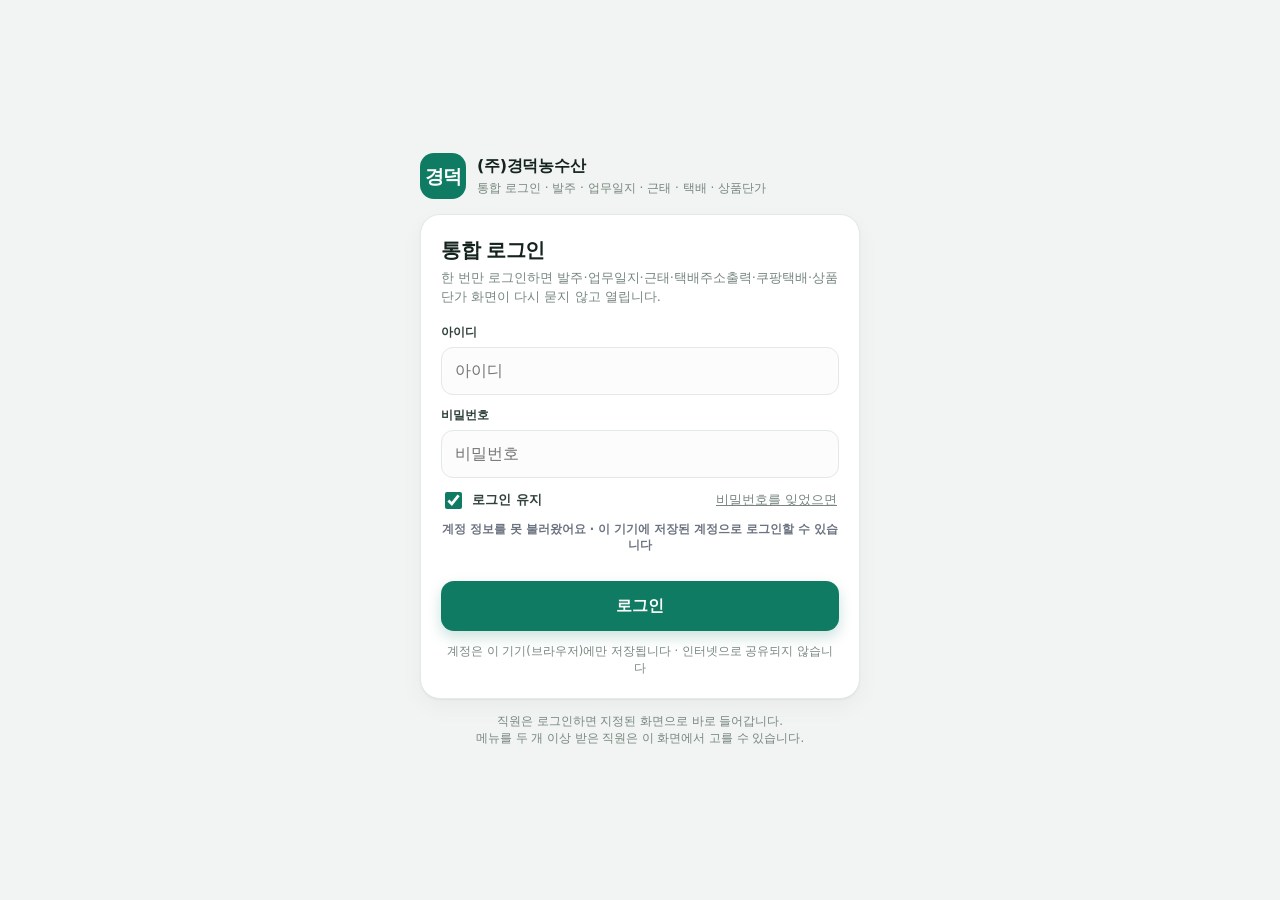
==== commit 5abde941: "보안 강화 1~4: 서버 로그인·12시간 토큰·30분 자동 로그아웃·직접 주소 차단·초기 비번 강제 변경" ====
--- a/coupang-order/index.html
+++ b/coupang-order/index.html
@@ -210,7 +210,47 @@
 }
 .mapline b{color:var(--ink);font-weight:800}
 .mapline .miss{color:#a12424;font-weight:800}
+.mapline .hint{color:#4b6154;font-weight:700}
 .mapline ul{margin:3px 0 0;padding-left:14px}
+.mapline.ok{border-color:var(--brand-line);background:#f2fbf7}
+.mapline.bad{border-color:var(--red-line);background:var(--red-soft)}
+.mapline.bad b{color:#a12424}
+
+/* 자동 발주확인 스위치 */
+.autoline{
+  display:flex;align-items:flex-start;gap:9px;padding:8px 10px;border:1px solid var(--brand-line);
+  border-radius:10px;background:var(--brand-soft);cursor:pointer;margin:0;
+}
+.autoline input{
+  -webkit-appearance:none;appearance:none;width:34px;height:20px;border-radius:999px;background:#c6d5cf;
+  position:relative;flex:0 0 auto;margin:1px 0 0;padding:0;border:0;cursor:pointer;transition:background .15s;
+}
+.autoline input::after{
+  content:'';position:absolute;top:2px;left:2px;width:16px;height:16px;border-radius:50%;background:#fff;
+  box-shadow:0 1px 2px rgba(0,0,0,.22);transition:left .15s;
+}
+.autoline input:checked{background:var(--brand)}
+.autoline input:checked::after{left:16px}
+.autoline .at{display:flex;flex-direction:column;gap:1px;min-width:0}
+.autoline .at b{font-size:11.3px;font-weight:800;color:var(--brand-dark);letter-spacing:-.02em}
+.autoline .at small{font-size:10.2px;color:#3d574d;font-weight:600;line-height:1.4}
+
+/* 4단계 쿠팡 업로드용 파일 */
+.dlstrip{
+  display:flex;align-items:center;gap:10px;padding:9px 14px;border-bottom:1px solid var(--line2);
+  background:linear-gradient(180deg,#eefaf5,#fff);flex-wrap:wrap;
+}
+.btn.dl{
+  height:46px;padding:0 20px;border-radius:12px;font-size:13.5px;letter-spacing:-.02em;
+  background:linear-gradient(180deg,#13997b,#0a5a48);border-color:#0a5a48;color:#fff;
+  box-shadow:0 2px 8px rgba(10,90,72,.28);
+}
+.btn.dl:hover{background:linear-gradient(180deg,#0f8a6e,#084d3e);border-color:#084d3e}
+.btn.dl:disabled{background:#e1e9e5;border-color:#e1e9e5;color:#8a9a93;box-shadow:none}
+.dlmeta{display:flex;flex-direction:column;gap:1px;min-width:0;flex:1}
+.dlmeta b{font-size:11.4px;font-weight:800;color:var(--brand-dark)}
+.dlmeta small{font-size:10.3px;color:#557066;font-weight:600;line-height:1.4}
+.dlalt{display:flex;gap:6px;flex-wrap:wrap}
 
 /* ---------------- toolbar / filters ---------------- */
 .toolbar{flex:0 0 auto;display:flex;align-items:center;gap:8px;padding:7px 14px;border-bottom:1px solid var(--line2);flex-wrap:wrap}
@@ -473,6 +513,14 @@
   .formgrid{grid-template-columns:1fr 1fr}
   .field input,.field select{height:38px;font-size:12.5px}
 
+  /* 4단계 쿠팡 업로드 파일 — 휴대폰에서는 위아래로 */
+  .dlstrip{flex-direction:column;align-items:stretch;gap:7px;padding:9px 12px}
+  .dlmeta{order:-1}
+  .btn.dl{width:100%;height:48px;font-size:13.5px}
+  .dlalt{justify-content:space-between}
+  .dlalt .btn{flex:1}
+  .autoline{padding:8px 10px}
+
   .logdock{position:fixed;left:0;right:0;bottom:0;z-index:60;box-shadow:0 -3px 14px rgba(10,22,18,.1);padding-bottom:env(safe-area-inset-bottom,0px)}
   .logbar{height:42px;padding:0 12px}
   .loglist{max-height:40vh;padding:0 12px 8px}
@@ -616,9 +664,18 @@
         <div class="cardbody">
           <div class="guide">
             <div class="gstep"><span class="gi">1</span><span class="gt">아래 <b>쿠팡윙 배송관리</b>를 열어 오늘 처리할 주문을 확인합니다.</span></div>
-            <div class="gstep"><span class="gi">2</span><span class="gt">쿠팡윙에서 <b>주문서(엑셀) 내려받기</b>를 눌러 파일을 받습니다.</span></div>
-            <div class="gstep"><span class="gi">3</span><span class="gt">받은 파일을 여기에 올리면 주문이 표에 채워집니다.</span></div>
+            <div class="gstep"><span class="gi">2</span><span class="gt"><b>결제완료</b> 주문을 체크하고 <b>발주확인 처리</b>를 누릅니다. (누르면 <b>상품준비중</b>으로 바뀝니다)</span></div>
+            <div class="gstep"><span class="gi">3</span><span class="gt"><b>배송사 선택</b> 창이 뜨면 배송 택배사 <b>롯데택배</b>, 사유 <b>회사계약택배</b>를 넣고 <b>다운로드</b>를 누릅니다. 주문서 엑셀이 받아집니다.</span></div>
+            <div class="gstep"><span class="gi">4</span><span class="gt">받은 <b>주문서 엑셀</b>을 여기에 올리면 2단계로 이어집니다.</span></div>
           </div>
+
+          <label class="autoline" for="opt-autoack">
+            <input type="checkbox" id="opt-autoack" checked>
+            <span class="at">
+              <b>주문서를 올리면 전체 자동 발주확인</b>
+              <small>결제완료 주문도 발주확인 처리해 두어 2단계에서 바로 고를 수 있습니다 (실제 발주확인은 쿠팡윙에서 눌러 주세요)</small>
+            </span>
+          </label>
 
           <a class="btn wing block" id="btn-wing" href="https://wing.coupang.com/tenants/sfl-portal/delivery/management" target="_blank" rel="noopener">
             <svg viewBox="0 0 24 24"><path d="M14 4h6v6"/><path d="M20 4l-9 9"/><path d="M18 14v5a1 1 0 0 1-1 1H5a1 1 0 0 1-1-1V7a1 1 0 0 1 1-1h5"/></svg>
@@ -678,6 +735,7 @@
         <footer class="cardfoot">
           <span class="selinfo wrap">발주확인을 눌러 둔 주문이 <b>2단계</b>에서 고를 수 있습니다. 실제 발주확인은 쿠팡윙에서도 눌러 주세요.</span>
           <div class="spacer"></div>
+          <button class="btn ghost" id="btn-autoto2" type="button">전체 자동 발주확인 &amp; 2단계로</button>
           <button class="btn primary" id="btn-to2" type="button">2단계로 →</button>
         </footer>
       </div>
@@ -759,7 +817,8 @@
             <ul>
               <li>운송장번호는 ALPS 접수 결과로 받습니다. 4단계에서 번호를 넣으면 이 미리보기에도 찍힙니다.</li>
               <li>번호가 없으면 송장 <b>번호 자리만 비어서</b> 인쇄됩니다.</li>
-              <li>보내는분: <b>(주)경덕농수산 · 전남 순천시 해룡면 해룡산단1로 82-7</b></li>
+              <li>보내는분: <b>주식회사 경덕농수산 · 061-743-1790 · 전남 순천시 해룡면 해룡산단1로 82-7</b></li>
+            <li>품명은 주문서의 <b>노출상품명(옵션명)</b>, 비고는 <b>배송메세지</b>가 그대로 돕니다.</li>
             </ul>
           </div>
         </div>
@@ -779,25 +838,21 @@
   <section class="panel" id="p4">
     <div class="card">
       <header class="cardhead">
-        <h2>4. 운송장번호 등록 · 발송처리</h2>
+        <h2>4. 운송장 등록 · 쿠팡 업로드 파일</h2>
         <span class="sub" id="s4-sub">등록된 운송장이 없습니다</span>
         <div class="spacer"></div>
-        <button class="btn primary" id="btn-wing-xlsx" type="button" disabled>
-          <svg viewBox="0 0 24 24"><path d="M12 4v12"/><polyline points="7 11 12 16 17 11"/><path d="M4 20h16"/></svg>
-          쿠팡윙 운송장 일괄등록 엑셀
-        </button>
+        <button class="btn sm" id="btn-print4" type="button">송장 인쇄</button>
+        <button class="btn sm" id="btn-mark" type="button">쿠팡윙 등록 완료 표시</button>
       </header>
       <div class="toolbar" style="align-items:flex-start">
         <label class="btn ghost sm" for="file-inv">
           <svg viewBox="0 0 24 24"><path d="M12 16V4"/><polyline points="7 9 12 4 17 9"/><path d="M4 15v4a1 1 0 0 0 1 1h14a1 1 0 0 0 1-1v-4"/></svg>
-          ALPS 결과 엑셀 올리기
+          롯데택배 ALPS 출력 엑셀 올리기
           <input type="file" id="file-inv" accept=".xlsx,.xls,.csv" hidden>
         </label>
         <button class="btn sm" id="btn-paste" type="button">붙여넣기 창 열기</button>
-        <button class="btn sm" id="btn-print4" type="button">송장 인쇄</button>
-        <button class="btn sm" id="btn-mark" type="button">쿠팡윙 등록 완료 표시</button>
         <div class="spacer"></div>
-        <span class="selinfo wrap" id="s4-note">ALPS 결과 엑셀에는 운송장번호와 수령인(또는 주문번호)이 들어 있습니다. 붙여넣기로도 넣을 수 있습니다.</span>
+        <span class="selinfo wrap" id="s4-note">ALPS 출력 엑셀이나 결과 엑셀을 올리면 운송장번호가 자동으로 들어갑니다. 붙여넣기로도 넣을 수 있습니다.</span>
       </div>
       <div id="paste-box" hidden style="padding:0 14px 10px">
         <div class="field">
@@ -809,6 +864,21 @@
           <button class="btn sm" id="btn-paste-clear" type="button">지우기</button>
         </div>
       </div>
+      <div class="dlstrip">
+        <button class="btn dl" id="btn-coupang-upload" type="button" disabled>
+          <svg viewBox="0 0 24 24"><path d="M12 4v12"/><polyline points="7 11 12 16 17 11"/><path d="M4 20h16"/></svg>
+          쿠팡 업로드용 엑셀 내려받기
+        </button>
+        <div class="dlmeta">
+          <b id="dl-title">운송장을 먼저 넣어 주세요</b>
+          <small id="dl-sub">ALPS 출력 엑셀을 올리면 이 버튼이 켜집니다.</small>
+        </div>
+        <div class="dlalt">
+          <button class="btn sm" id="btn-wing-xlsx" type="button" disabled>운송장 일괄등록(3열)</button>
+          <button class="btn sm" id="btn-wing-full" type="button" disabled>원본 주문서 41열 그대로</button>
+        </div>
+      </div>
+      <div class="mapline" id="inv-summary" hidden style="margin:8px 14px 0"></div>
       <div class="listwrap">
         <div class="thead s4">
           <div>주문번호</div><div>수령인</div><div>상품</div><div>운송장번호</div><div>복사</div><div>상태</div>
@@ -854,6 +924,7 @@
 <div class="toast" id="toast" role="status" aria-live="polite"></div>
 
 <script src="xlsx.full.min.js"></script>
+<script src="/sec.js"></script>
 <script>
 (function(){
 'use strict';
@@ -871,7 +942,7 @@
 var K_SSO = 'kd.portal.sso.v1', K_PU = 'kd.portal.users.v1';
 var K_SESS = 'cp.session.v1', K_TMP = 'cp.session.tmp.v1';
 var K_USERS = 'cp.users.v1', K_DATA = 'cp.data.v1';
-var SENDER = { name:'(주)경덕농수산', addr:'전남 순천시 해룡면 해룡산단1로 82-7' };
+var SENDER = { name:'주식회사 경덕농수산', tel:'061-743-1790', addr:'전남 순천시 해룡면 해룡산단1로 82-7' };
 
 /* ---------------- storage helpers ---------------- */
 function jget(k, d){ try{ var s = localStorage.getItem(k); return s ? JSON.parse(s) : d; }catch(e){ return d; } }
@@ -955,7 +1026,8 @@
 var S = {
   user:null, tier:'', orders:[], step:1, filter:'전체', bucket:null, q:'',
   ackSel:new Set(), picked:new Set(), cur:null, fmt:'thermal',
-  logs:[], logOpen:false, lastMap:null, token:0
+  logs:[], logOpen:false, lastMap:null, srcSheet:null,
+  autoAck:true, invSummary:null
 };
 
 /* ---------------- utils ---------------- */
@@ -1090,10 +1162,13 @@
   var p=$('#btn-portal'); if(p) p.href=portalHome();
 }
 function fetchSharedUsers(){
-  return fetch(SHARED_USERS+'?action=users_get&_='+Date.now(),{cache:'no-store',redirect:'follow'})
+  var q='?action=users_get&_='+Date.now();
+  if(window.KDWSEC && KDWSEC.token()) q+='&token='+encodeURIComponent(KDWSEC.token());
+  return fetch(SHARED_USERS+q,{cache:'no-store',redirect:'follow'})
     .then(function(r){ return r.text(); })
     .then(function(txt){
       var j=JSON.parse(txt);
+      if(j && j.needLogin) throw new Error('로그인이 필요합니다');
       var doc=JSON.parse(j.usersJson||'{}');
       if(!doc||!Array.isArray(doc.users)) throw new Error('계정 목록을 읽지 못했습니다');
       return doc.users;
@@ -1145,6 +1220,7 @@
       S.picked=new Set(d.picked||[]);
       if(d.step) S.step=d.step;
       if(d.fmt) S.fmt=d.fmt;
+      if(typeof d.autoAck==='boolean') S.autoAck=d.autoAck;
       if(S.orders.length) log('이 브라우저 세션에 보관된 주문 '+S.orders.length+'건을 이어받았습니다','ok');
     }
   }catch(e){}
@@ -1152,7 +1228,7 @@
 function saveOrders(){
   var key=dataKey();
   if(!key) return;
-  var payload={orders:S.orders,picked:Array.from(S.picked),step:S.step,fmt:S.fmt,at:Date.now()};
+  var payload={orders:S.orders,picked:Array.from(S.picked),step:S.step,fmt:S.fmt,autoAck:S.autoAck,at:Date.now()};
   sset(K_DATA,{v:1,uid:S.user?S.user.id:'',ct:encText(JSON.stringify(payload),key)});
 }
 
@@ -1180,7 +1256,10 @@
 }
 function bucketOf(o){
   if(o.shipped) return '배송완료';
+  if(o.status==='취소' || o.status==='반품') return o.status;
   if(o.status==='출고중지요청') return '출고중지요청';
+  if(o.doneAt) return '배송완료';
+  if(o.invoice) return '배송중';   /* 운송장번호가 들어오면 배송중으로 본다 */
   if(o.status==='배송완료') return '배송완료';
   if(o.status==='배송중') return '배송중';
   if(o.status==='배송지시') return '배송지시';
@@ -1196,7 +1275,17 @@
 }
 function isOpen(o){
   var b=bucketOf(o);
-  return b!=='배송완료' && b!=='배송중' && b!=='배송지시';
+  return b!=='배송완료' && b!=='배송중' && b!=='배송지시' && b!=='취소' && b!=='반품';
+}
+/* 표의 상태 갈에 작게 붙는 안내 — 출고예정일·배송완료일을 사람이 바로 알아보게 */
+function stateHint(o){
+  if(o.doneAt) return '배송완료 '+String(o.doneAt).slice(5);
+  if(o.due){
+    if(o.due===todayStr()) return '출고예정 오늘';
+    return '출고예정 '+String(o.due).slice(5);
+  }
+  if(o.invoice) return '운송장 등록됨';
+  return '';
 }
 function counts(){
   var c={}; BUCKETS.forEach(function(k){ c[k]=0; });
@@ -1285,7 +1374,7 @@
         '<div data-l="수령인"><span class="v"><b>'+esc(o.name||'—')+'</b><small>'+esc(o.phone||o.phone2||'')+'</small></span></div>'+
         '<div data-l="배송지"><span class="v"><span class="addr">'+esc((o.zip?'['+o.zip+'] ':'')+(o.addr||'')+(o.addr2?' '+o.addr2:''))+'</span></span></div>'+
         '<div data-l="상품"><span class="v"><span class="pname">'+esc(o.item||'—')+(o.option?' · '+esc(o.option):'')+'</span><small>수량 '+esc(o.qty||1)+'</small></span></div>'+
-        '<div data-l="배송상태"><span class="v"><span class="pill '+(BUCKET_PILL[b]||'gray')+'">'+esc(b)+'</span></span></div>'+
+        '<div data-l="배송상태"><span class="v"><span class="pill '+(BUCKET_PILL[b]||'gray')+'">'+esc(b)+'</span>'+(stateHint(o)?'<small>'+esc(stateHint(o))+'</small>':'')+'</span></div>'+
         '<div data-l="발주확인"><span class="v"><label class="ack"><input type="checkbox" data-act="acked" data-id="'+esc(o.id)+'"'+(o.acked?' checked':'')+'><span>'+(o.acked?'완료':'대기')+'</span></label></span></div>'+
       '</div>';
     }).join('');
@@ -1304,6 +1393,8 @@
   if(!S.lastMap){
     mp.innerHTML='아직 불러온 파일이 없습니다. <b>예시 엑셀 받기</b>로 형식을 먼저 볼 수 있습니다.';
   }
+  var oa=$('#opt-autoack');
+  if(oa) oa.checked=!!S.autoAck;
 }
 
 function renderStep2(){
@@ -1372,11 +1463,12 @@
 }
 
 function renderStep4(){
-  var rows=S.orders.filter(function(o){ return o.invoice; });
-  var waiting=S.orders.filter(function(o){ return !o.invoice&&S.picked.has(o.id); });
-  $('#s4-sub').textContent=rows.length
-    ? ('운송장 '+rows.length+'건 · 미등록 '+waiting.length+'건')
-    : '등록된 운송장이 없습니다';
+  var rows=S.orders.filter(function(o){ return o.invoice || S.picked.has(o.id); });
+  var withInv=rows.filter(function(o){ return o.invoice; });
+  var noInv=rows.filter(function(o){ return !o.invoice; });
+  $('#s4-sub').textContent=withInv.length
+    ? ('운송장 '+withInv.length+'건 · 번호 입력 대기 '+noInv.length+'건')
+    : (noInv.length?'운송장번호를 넣어 주세요':'등록된 운송장이 없습니다');
 
   var list=$('#list4');
   if(!rows.length){
@@ -1387,17 +1479,44 @@
         '<div data-l="주문번호"><span class="v"><b class="mono">'+esc(o.orderNo||'—')+'</b></span></div>'+
         '<div data-l="수령인"><span class="v"><b>'+esc(o.name||'')+'</b><small>'+esc(o.phone||o.phone2||'')+'</small></span></div>'+
         '<div data-l="상품"><span class="v"><span class="pname">'+esc(o.item||'')+'</span><small>수량 '+esc(o.qty||1)+'</small></span></div>'+
-        '<div data-l="운송장번호"><span class="v"><input class="inp-inv" data-id="'+esc(o.id)+'" value="'+esc(o.invoice||'')+'" inputmode="numeric" aria-label="운송장번호" style="width:100%;height:28px;border:1px solid var(--line);border-radius:7px;background:#fbfcfb;padding:0 7px;font-size:11px;font-weight:700;font-family:var(--mono)"></span></div>'+
+        '<div data-l="운송장번호"><span class="v"><input class="inp-inv" data-id="'+esc(o.id)+'" value="'+esc(o.invoice||'')+'" inputMode="numeric" placeholder="번호 입력" aria-label="운송장번호" style="width:100%;height:28px;border:1px solid var(--line);border-radius:7px;background:#fbfcfb;padding:0 7px;font-size:11px;font-weight:700;font-family:var(--mono)"></span></div>'+
         '<div data-l="복사"><span class="v"><button class="btn sm" type="button" data-act="copy-inv" data-id="'+esc(o.id)+'">복사</button></span></div>'+
-        '<div data-l="상태"><span class="v"><span class="pill '+(o.shipped?'green':'blue')+'">'+(o.shipped?'발송완료':'등록 대기')+'</span></span></div>'+
+        '<div data-l="상태"><span class="v"><span class="pill '+(o.shipped?'green':(o.invoice?'blue':'gray'))+'">'+(o.shipped?'발송완료':(o.invoice?'등록 대기':'번호 없음'))+'</span></span></div>'+
       '</div>';
     }).join('');
   }
   var reg=S.orders.filter(function(o){ return o.invoice&&!o.shipped; });
+  var anyInv=S.orders.filter(function(o){ return o.invoice; }).length;
+  var hasSrc=!!(S.srcSheet&&S.srcSheet.invCol!=null);
   $('#btn-wing-xlsx').disabled=reg.length===0;
+  var bf=$('#btn-wing-full');
+  if(bf) bf.disabled=!(hasSrc&&anyInv);
+  var cu=$('#btn-coupang-upload');
+  if(cu) cu.disabled=!(hasSrc?anyInv:reg.length);
+  var dt=$('#dl-title'), ds=$('#dl-sub');
+  if(dt){
+    if(hasSrc&&anyInv){
+      dt.textContent='주문서 41열 그대로 · 운송장 '+anyInv+'건';
+      ds.textContent='1단계에서 올린 쿠팡윙 주문서에 운송장번호·택배사(롯데택배)를 채워 드립니다. 이 파일을 쿠팡윙 운송장 일괄등록에 올리세요.';
+    }else if(hasSrc){
+      dt.textContent='운송장을 먼저 넣어 주세요';
+      ds.textContent='1단계 주문서(41열)는 그대로 둡니다. ALPS 출력 엑셀을 올리면 운송장만 채워 드립니다.';
+    }else if(reg.length){
+      dt.textContent='운송장 일괄등록 3열 · '+reg.length+'건';
+      ds.textContent='1단계 주문서가 없어 주문번호·택배사·운송장번호 3열 파일로 드립니다.';
+    }else if(anyInv){
+      dt.textContent='운송장을 모두 등록했습니다';
+      ds.textContent='1단계에서 쿠팡윙 주문서를 올리면 41열 원본 그대로도 받을 수 있습니다.';
+    }else{
+      dt.textContent='운송장을 먼저 넣어 주세요';
+      ds.textContent='롯데택배 ALPS 출력 엑셀을 올리면 이 버튼이 켜집니다.';
+    }
+  }
   $('#btn-mark').disabled=reg.length===0;
-  $('#btn-print4').disabled=rows.length===0;
-  $('#s4-note').innerHTML=reg.length?('<b>'+reg.length+'건</b>이 엑셀에 담깁니다 · 쿠팡윙 <b>운송장 일괄등록</b>에 올린 뒤 <b>등록 완료 표시</b>를 눌러 주세요.'):'ALPS 결과 엑셀에는 운송장번호와 수령인(또는 주문번호)이 들어 있습니다. 붙여넣기로도 넣을 수 있습니다.';
+  $('#btn-print4').disabled=withInv.length===0;
+  $('#s4-note').innerHTML=reg.length?('<b>'+reg.length+'건</b>이 엑셀에 담깁니다 · 쿠팡윙 <b>운송장 일괄등록</b>에 올린 뒤 <b>등록 완료 표시</b>를 눌러 주세요.'):
+    '롯데택배 ALPS 출력 엑셀(PIDPIC002U)을 올리면 주문번호로 맞춰 운송장번호를 자동으로 넣습니다.';
+  renderInvSummary();
 }
 
 function renderLog(){
@@ -1418,25 +1537,42 @@
 }
 
 /* ---------------- excel 읽기 ---------------- */
+/* 열 이름 사전 — 앞에 쓴 이름이 우선순위가 높다.
+   (예: `수취인이름`이 있으면 `구매자`보다 먼저 쓰고, `노출상품명(옵션명)`이 있으면 `등록상품명`보다 먼저 쓴다.) */
 var ALIASES={
   orderNo:['주문번호','주문번호(쿠팡)','주문ID','오더번호','주문No','orderNo','OrderNo'],
-  itemNo:['주문상품번호','상품주문번호','주문상품','itemNo','vendorItemId'],
+  bundle:['묶음배송번호'],
+  itemNo:['주문상품번호','상품주문번호','노출상품ID','주문상품','vendorItemId','itemNo'],
   orderedAt:['주문일시','주문일자','주문일','결제일시','결제일','주문시간','주문날짜'],
-  name:['수령인','수령인명','수하인명','받는사람','받는분','수취인','받는분성명'],
-  phone:['수령인전화번호','전화번호','연락처','수령인연락처','전화'],
-  phone2:['수령인휴대폰번호','휴대폰번호','휴대폰','핸드폰','휴대전화','수령인핸드폰번호'],
+  name:['수취인이름','수령인','수령인명','수하인명','받는사람','받는분','수취인','받는분성명','구매자'],
+  phone:['수취인전화번호','수령인전화번호','전화번호','연락처','수령인연락처','전화'],
+  phoneAlt:['구매자전화번호'],
+  phone2:['수취인휴대폰번호','수령인휴대폰번호','수령인핸드폰번호','휴대폰번호','휴대폰','핸드폰','휴대전화'],
   zip:['우편번호','배송지우편번호','우편번호신','zipcode'],
-  addr:['주소','배송지주소','기본주소','수령인주소','도로명주소','배송주소'],
+  addr:['수취인주소','주소','배송지주소','기본주소','수령인주소','도로명주소','배송주소','수하인기본주소'],
   addr2:['상세주소','나머지주소'],
-  item:['상품명','상품','품목명','등록상품명','상품이름','상품명옵션'],
-  option:['옵션','상품옵션','옵션명','등록옵션명'],
-  qty:['수량','주문수량','구매수량','개수'],
-  msg:['배송메시지','배송메세지','배송요청사항','요청사항','배송메모'],
+  showName:['노출상품명(옵션명)','노출상품명'],
+  regItem:['등록상품명'],
+  regOption:['등록옵션명'],
+  item:['상품명','품목명','상품','상품이름','상품명옵션'],
+  option:['옵션','상품옵션','옵션명'],
+  qty:['구매수(수량)','구매수','수량','주문수량','구매수량','개수'],
+  msg:['배송메세지','배송메시지','배송요청사항','요청사항','배송메모','메세지','메시지'],
+  msgAlt:['상품별 추가메시지'],
+  msgAlt2:['주문자 추가메시지'],
   status:['배송상태','주문상태','상태','배송상태명'],
-  due:['출고예정일','발송기한','출고기한','출고예정'],
+  due:['주문시 출고예정일','출고예정일','발송기한','출고기한','출고예정'],
+  dueSplit:['분리배송 출고예정일'],
+  shippedAt:['출고일(발송일)','출고일'],
+  doneAt:['배송완료일'],
+  confirmedAt:['구매확정일자'],
   courier:['택배사','배송업체','택배업체'],
-  invoice:['운송장번호','송장번호','운송장']
+  invoice:['운송장번호','송장번호','운송장'],
+  /* 롯데택배 ALPS 출력 엑셀(PIDPIC002U, Sheet0 48열) */
+  printed:['출력여부'],
+  manage:['관리번호']
 };
+var REQUIRED=['orderNo','name','addr','phone'];
 function normHead(v){ return String(v==null?'':v).replace(/[\s()\[\]{}_\-]/g,'').trim().toLowerCase(); }
 var NORM_ALIASES={};
 Object.keys(ALIASES).forEach(function(k){ NORM_ALIASES[k]=ALIASES[k].map(normHead); });
@@ -1445,14 +1581,14 @@
   var heads=headerRow.map(normHead), map={};
   Object.keys(NORM_ALIASES).forEach(function(field){
     var list=NORM_ALIASES[field];
-    for(var i=0;i<heads.length;i++){
-      if(!heads[i]) continue;
-      if(list.indexOf(heads[i])>=0){ map[field]=i; break; }
+    for(var a=0;a<list.length;a++){
+      var i=heads.indexOf(list[a]);
+      if(i>=0){ map[field]=i; break; }
     }
   });
   return map;
 }
-function scoreMap(map){ return ['orderNo','name','addr','phone','qty','item'].filter(function(k){ return map[k]!=null; }).length; }
+function scoreMap(map){ return ['orderNo','name','addr','phone','qty','item','showName','invoice'].filter(function(k){ return map[k]!=null; }).length; }
 function pickHeaderRow(rows){
   var best={idx:-1,map:{},score:0};
   for(var i=0;i<Math.min(rows.length,12);i++){
@@ -1511,26 +1647,57 @@
   function v(f){ var i=map[f]; return i==null?'':String(r[i]==null?'':r[i]).trim(); }
   var orderNo=v('orderNo'), name=v('name');
   if(!orderNo && !name) return null;
-  var phone=v('phone'), phone2=v('phone2');
-  if(!phone2) phone2=phone;
+  var phone=v('phone')||v('phoneAlt'), phone2=v('phone2')||phone;
   if(!phone) phone=phone2;
-  var item=v('item')||v('option');
+  /* 품명: `노출상품명(옵션명)`(쿠팡이 보여 주는 이름)을 먼저, 없으면 `등록상품명`+`등록옵션명` */
+  var showName=v('showName'), regItem=v('regItem'), regOption=v('regOption');
+  var item=showName||regItem||v('item');
+  var option=showName?'':(regOption||v('option'));
+  var invoice=digits(v('invoice')), doneAt=toDay(v('doneAt')), shippedAt=toDay(v('shippedAt'));
+  /* 쿠팡윙 DeliveryList에는 배송상태 열이 없다 — 배송완료일·운송장번호로 상태를 만든다 */
+  var status=normStatus(v('status'));
+  if(!status){
+    if(doneAt) status='배송완료';
+    else if(invoice) status='배송중';
+    else status='상품준비중';   /* 발주확인 후 내려받은 주문서이므로 기본은 상품준비중 */
+  }
   var o={
     id:'', orderNo:orderNo, itemNo:v('itemNo'), orderedAt:v('orderedAt'),
     name:name, phone:phone, phone2:phone2, zip:zipStr(v('zip')),
-    addr:v('addr'), addr2:v('addr2'), item:item, option:v('option'),
-    qty:v('qty')||'1', msg:v('msg'), courier:v('courier'), invoice:digits(v('invoice')),
-    status:normStatus(v('status')), due:toDay(v('due')), shipped:false, acked:false, src:'excel'
+    addr:v('addr'), addr2:v('addr2'), item:item, option:option,
+    regItem:regItem, regOption:regOption,
+    qty:v('qty')||'1', msg:v('msg')||v('msgAlt')||v('msgAlt2'),
+    courier:v('courier'), invoice:invoice, status:status,
+    due:toDay(v('dueSplit'))||toDay(v('due')),
+    shippedAt:shippedAt, doneAt:doneAt, confirmedAt:toDay(v('confirmedAt')),
+    shipped:false, acked:false, src:'excel', srcRow:idx
   };
   o.id=(o.orderNo||('row'+idx))+'-'+(o.itemNo||(''+(idx-headerIdx)));
-  if(!o.status) o.status='결제완료';
-  o.acked=(bucketOf(o)!=='결제완료');
+  o.acked=!(o.status==='결제완료'||o.status==='취소'||o.status==='반품');
   return o;
+}
+
+/* 발주확인 표시를 한 번에 — 실제 쿠팡윙 발주확인 처리는 사람이 누른다 */
+function autoAckOrders(){
+  var n=0;
+  S.orders.forEach(function(o){
+    if(o.acked) return;
+    if(o.status==='취소'||o.status==='반품') return;
+    o.acked=true;
+    if(o.status==='결제완료') o.status='상품준비중';
+    n++;
+  });
+  if(n) S.ackSel.clear();
+  return n;
 }
 
 function importTable(rows,fileName){
   if(!rows||!rows.length) throw new Error('표가 비어 있습니다');
   var head=pickHeaderRow(rows);
+  /* 롯데택배 ALPS 출력 엑셀(PIDPIC002U)을 1단계에 올리면 4단계로 안내한다 */
+  if(head.map.printed!=null || head.map.manage!=null){
+    throw new Error('이 파일은 롯데택배 ALPS 출력 엑셀입니다 — 4단계에 올려 주세요. 1단계에는 쿠팡윙 주문서(주문서 엑셀)를 올립니다');
+  }
   if(head.score<2) throw new Error('주문번호·수령인 같은 열 이름을 찾지 못했습니다. 쿠팡윙 주문서 파일인지 확인해 주세요');
   var map=head.map, added=0, updated=0, skipped=0;
   for(var i=head.idx+1;i<rows.length;i++){
@@ -1550,22 +1717,38 @@
     }
   }
   S.lastMap={ map:map, file:fileName, added:added, updated:updated, skipped:skipped, headerIdx:head.idx };
-  var missing=Object.keys(map).filter(function(k){ return map[k]==null; });
-  var used=Object.keys(map).filter(function(k){ return map[k]!=null; });
+  /* 원본 주문서(쿠팡윙 DeliveryList)를 메모리에만 남겨 둔다 — 4단계에서 운송장번호를 채워 그대로 돌려준다 */
+  S.srcSheet={ rows:rows, headIdx:head.idx, fileName:fileName||'',
+    invCol:(map.invoice==null?null:map.invoice), statusCol:(map.status==null?null:map.status),
+    courierCol:(map.courier==null?null:map.courier) };
+  var missing=REQUIRED.filter(function(k){ return map[k]==null; });
+  var usedLabels=[];
+  Object.keys(map).forEach(function(k){ if(map[k]==null) return; var l=labelOf(k); if(usedLabels.indexOf(l)<0) usedLabels.push(l); });
+  var derived=(map.status==null && (map.doneAt!=null||map.invoice!=null));
+  var autoN=S.autoAck?autoAckOrders():0;
 
   $('#wing-map').innerHTML='<b>'+esc(fileName||'파일')+'</b> — 새 주문 <b>'+added+'건</b>'+(updated?' · 갱신 '+updated+'건':'')+
-    '<br>읽은 열: '+esc(used.map(function(k){ return labelOf(k); }).join('·'))+
+    '<br>읽은 열: '+esc(usedLabels.join('·'))+
+    (derived?'<br><span class="hint">배송상태 열이 없어 <b>배송완료일</b>·<b>운송장번호</b>로 상태를 계산했습니다</span>':'')+
+    (autoN?'<br><span class="hint">발주확인 <b>'+autoN+'건을 자동 처리</b>했습니다 — 실제 발주확인은 쿠팡윙에서 눌러 주세요</span>':
+      (S.autoAck?'<br><span class="hint">발주확인 <b>자동 처리 켜짐</b> — 결제완료 주문이 없어 따로 처리할 건 없었습니다</span>':
+        '<br><span class="hint">자동 발주확인 꺼짐 — 위 스위치를 켜거나 <b>발주확인 처리</b>를 눌러 주세요</span>'))+
     (missing.length?'<br><span class="miss">못 찾은 열: '+esc(missing.map(labelOf).join('·'))+'</span>':'');
-  log('엑셀 불러오기 · '+esc(fileName||'')+' → 새 주문 '+added+'건'+(updated?' · 갱신 '+updated+'건':''),'wing');
+  log('엑셀 불러오기 · '+esc(fileName||'')+' → 새 주문 '+added+'건'+(updated?' · 갱신 '+updated+'건':'')+
+    (autoN?' · 발주확인 자동 '+autoN+'건':''),'wing');
   saveOrders();
   renderBoard(); renderStep1(); renderStep2(); renderSteps();
-  toast(added+updated+'건 읽었습니다'+(skipped?' · '+skipped+'행 건너뜀':''));
-  return {added:added,updated:updated,skipped:skipped};
+  toast(added+updated+'건 읽었습니다'+(autoN?' · 발주확인 '+autoN+'건 자동 처리':'')+(skipped?' · '+skipped+'행 건너뜀':''));
+  /* 새 주문서를 올렸고 자동 발주확인이 켜져 있으면 바로 2단계로 — 일일이 체크해 누를 일을 줄인다 */
+  if(S.autoAck && added>0 && S.step===1) setStep(2);
+  return {added:added,updated:updated,skipped:skipped,autoAck:autoN};
 }
 function labelOf(k){
-  var m={orderNo:'주문번호',itemNo:'주문상품번호',orderedAt:'주문일시',name:'수령인',phone:'전화번호',phone2:'휴대폰',
-    zip:'우편번호',addr:'주소',addr2:'상세주소',item:'상품명',option:'옵션',qty:'수량',msg:'배송메시지',
-    status:'배송상태',due:'출고예정일',courier:'택배사',invoice:'운송장번호'};
+  var m={orderNo:'주문번호',bundle:'묶음배송번호',itemNo:'상품ID',orderedAt:'주문일시',name:'수령인',phone:'전화번호',phoneAlt:'전화번호',phone2:'휴대폰',
+    zip:'우편번호',addr:'주소',addr2:'상세주소',showName:'상품명(옵션)',regItem:'등록상품명',regOption:'등록옵션',
+    item:'상품명',option:'옵션',qty:'수량',msg:'배송메시지',msgAlt:'상품별 메시지',msgAlt2:'주문자 메시지',
+    status:'배송상태',due:'출고예정일',dueSplit:'분리배송 출고예정일',shippedAt:'출고일',doneAt:'배송완료일',
+    confirmedAt:'구매확정일',courier:'택배사',invoice:'운송장번호',printed:'출력여부',manage:'관리번호'};
   return m[k]||k;
 }
 
@@ -1653,6 +1836,38 @@
   toast(list.length+'건 '+(ok?'엑셀':'CSV')+'을 내려받았습니다');
   window.__cp_lastInvoiceRows=rows;
 }
+/* 1단계에서 올린 쿠팡윙 원본 주문서(DeliveryList) 41열을 그대로 두고
+   `운송장번호`·`택배사` 칸만 채워 돌려준다 — 쿠팡윙 운송장 일괄등록에 그대로 올린다.
+   파일은 브라우저에서만 만들어진다 — 서버·GitHub를 거치지 않는다. */
+function exportWingFull(){
+  var src=S.srcSheet;
+  if(!src){ toast('1단계에서 쿠팡윙 주문서를 먼저 올려 주세요','warn'); return 0; }
+  if(src.invCol==null){ toast('올린 주문서에 운송장번호 열이 없습니다','warn'); return 0; }
+  var rows=src.rows.map(function(r){ return (r||[]).slice(); });
+  var filled=0, couriered=0;
+  S.orders.forEach(function(o){
+    if(!o.invoice) return;
+    var r=(o.srcRow!=null)?rows[o.srcRow]:null;
+    if(!r) return;
+    r[src.invCol]=String(o.invoice);
+    filled++;
+    if(src.courierCol!=null){
+      var cur=String(r[src.courierCol]==null?'':r[src.courierCol]).trim();
+      if(cur!==(o.courier||'롯데택배')){ r[src.courierCol]=o.courier||'롯데택배'; couriered++; }
+    }
+  });
+  if(!filled){ toast('채울 운송장번호가 없습니다','warn'); return 0; }
+  var ok=saveTable(rows,'Delivery','쿠팡윙_업로드용_운송장채운_'+stamp()+'.xlsx');
+  log('쿠팡 업로드용 엑셀 · 원본 주문서 41열에 운송장 '+filled+'건'+(couriered?' · 택배사 '+couriered+'건':'')+' 채움','wing');
+  toast(filled+'건 운송장을 채운 쿠팡 업로드용 '+(ok?'엑셀':'CSV')+'을 내려받았습니다');
+  window.__cp_lastWingFull={rows:rows, invCol:src.invCol, courierCol:(src.courierCol==null?null:src.courierCol), filled:filled};
+  return filled;
+}
+/* 4단계 대표 버튼 — 원본 주문서가 있으면 41열 그대로, 없으면 운송장 일괄등록(3열) */
+function exportCoupangUpload(){
+  if(S.srcSheet && S.srcSheet.invCol!=null) return exportWingFull();
+  return exportWingInvoices();
+}
 function exportTemplate(){
   var rows=[['주문번호','주문일시','수령인','수령인전화번호','수령인휴대폰번호','우편번호','주소','상세주소','상품명','옵션','수량','배송메시지','배송상태','출고예정일'],
     ['2026112400001','2026-11-24 09:00','홍길동','010-0000-0000','010-0000-0000','06236','서울 강남구 테헤란로 123','4층','바다로운 바베큐 오징어 1kg','1kg','2','문 앞에 두세요','상품준비중',todayStr()]];
@@ -1661,42 +1876,133 @@
 }
 
 /* ---------------- 운송장 넣기 ---------------- */
+/* 롯데택배 ALPS 출력 엑셀(PIDPIC002U, Sheet0 48열)·결과 엑셀을 읽어
+   주문번호(1순위) → 수하인명(2순위) 순서로 맞춰 운송장번호만 채운다.
+   관리번호(ALPS 접수번호)는 운송장번호가 아니므로 절대 쓰지 않는다. */
+function isAlpsTable(rows,head){
+  var h=rows[head.idx]||[], m=head.map;
+  return m.printed!=null || m.manage!=null ||
+    normHead(h[m.addr])==='수하인기본주소' || normHead(h[m.name])==='수하인명';
+}
 function matchInvoiceRows(rows){
   if(!rows||!rows.length) throw new Error('표가 비어 있습니다');
   var head=pickHeaderRow(rows);
-  var map=head.map;
+  var map=head.map, hdr=rows[head.idx]||[];
   if(map.invoice==null){
-    /* 운송장 열이 없으면 첫 줄을 헤더로 보고 이름으로 다시 찾는다 */
-    throw new Error('운송장번호 열을 찾지 못했습니다');
-  }
+    throw new Error('운송장번호 열을 찾지 못했습니다. 롯데택배 ALPS에서 내려받은 출력 엑셀인지 확인해 주세요');
+  }
+  if(normHead(hdr[map.invoice])==='관리번호' || (map.manage!=null && map.invoice===map.manage)){
+    throw new Error('관리번호는 운송장번호가 아닙니다. ALPS 출력 엑셀의 운송장번호 열을 써야 합니다');
+  }
+  var alps=isAlpsTable(rows,head);
+
+  /* 파일의 줄 수 · 운송장이 채워진 줄 · 출력여부 */
+  var total=0, withInv=0, printed=0, unprinted=0, parsed=[];
+  for(var i=head.idx+1;i<rows.length;i++){
+    var r=rows[i]||[], blank=true, z;
+    for(z=0;z<r.length;z++){ if(String(r[z]==null?'':r[z]).trim()!==''){ blank=false; break; } }
+    if(blank) continue;
+    total++;
+    if(map.printed!=null){
+      var p=String(r[map.printed]==null?'':r[map.printed]).trim();
+      if(/미출력/.test(p)) unprinted++;
+      else if(/출력/.test(p)) printed++;
+    }
+    var inv=digits(r[map.invoice]);
+    if(!inv) continue;
+    withInv++;
+    parsed.push({ inv:inv,
+      ono:map.orderNo==null?'':digits(r[map.orderNo]),
+      name:map.name==null?'':String(r[map.name]==null?'':r[map.name]).trim(),
+      courier:map.courier==null?'':String(r[map.courier]==null?'':r[map.courier]).trim() });
+  }
+  if(!withInv){
+    throw new Error('이 파일은 운송장번호가 아직 비어 있습니다(미출력 상태). ALPS에서 운송장 출력 후 다시 내려받은 엑셀을 올려 주세요.');
+  }
+
   var pending=S.orders.filter(function(o){ return S.picked.has(o.id) && !o.invoice; });
-  var all=S.orders.filter(function(o){ return !o.invoice; });
-  var pool=pending.length?pending:all;
-  var used={}, added=0, matched=0, unmatched=[];
-  for(var i=head.idx+1;i<rows.length;i++){
-    var r=rows[i]||[];
-    function v(f){ var k=map[f]; return k==null?'':String(r[k]==null?'':r[k]).trim(); }
-    var inv=digits(v('invoice'));
-    if(!inv) continue;
-    var target=null,j;
-    var ono=digits(v('orderNo'));
-    if(ono){ for(j=0;j<S.orders.length;j++){ if(digits(S.orders[j].orderNo)===ono && !used[S.orders[j].id]){ target=S.orders[j]; break; } } }
-    if(!target && v('name')){
-      var nm=v('name').replace(/\s/g,'');
-      for(j=0;j<pool.length;j++){ if(!used[pool[j].id] && String(pool[j].name||'').replace(/\s/g,'')===nm){ target=pool[j]; break; } }
+  var pool=pending.length?pending:S.orders.filter(function(o){ return !o.invoice; });
+  var used={}, added=0, updated=0, same=0, filled=0, unmatched=[], conflicts=[];
+  function nm(s){ return String(s||'').replace(/\s/g,''); }
+  /* 1순위 — 주문번호 정확 매칭 (아직 번호 없는 주문 먼저, 그다음 같은 번호가 이미 든 주문) */
+  function byOrderNo(ono,inv){
+    if(!ono) return null;
+    for(var k=0;k<S.orders.length;k++){
+      var c=S.orders[k];
+      if(used[c.id] || digits(c.orderNo)!==ono) continue;
+      if(!c.invoice || digits(c.invoice)===inv) return c;
     }
-    if(!target && !v('name') && !ono){
-      /* 주문번호·이름이 없는 결과 파일(번호만 있는 목록)은 보낸 순서대로 넣는다 */
-      for(j=0;j<pool.length;j++){ if(!used[pool[j].id]){ target=pool[j]; break; } }
+    return null;
+  }
+  /* 2순위 — 수하인명 (아직 번호가 없는 주문 안에서만) */
+  function byName(name){
+    if(!name) return null;
+    var want=nm(name);
+    for(var k=0;k<pool.length;k++){
+      var c=pool[k];
+      if(used[c.id]||c.invoice) continue;
+      if(nm(c.name)===want) return c;
     }
-    if(!target){ unmatched.push([v('orderNo'),v('name'),inv].filter(Boolean).join(' · ')); continue; }
+    return null;
+  }
+  parsed.forEach(function(row){
+    var target=byOrderNo(row.ono,row.inv) || byName(row.name);
+    if(!target && !row.ono && !row.name && !alps){
+      /* 번호만 있는 목록 파일은 보낸 순서대로 넣는다 (ALPS 파일에는 쓰지 않음) */
+      for(var k=0;k<pool.length;k++){ if(!used[pool[k].id]&&!pool[k].invoice){ target=pool[k]; break; } }
+    }
+    if(!target){
+      unmatched.push([row.ono,row.name,row.inv].filter(Boolean).join(' · '));
+      return;
+    }
     used[target.id]=true;
-    target.invoice=inv;
-    if(v('courier')) target.courier=v('courier');
-    added++;
-  }
+    if(target.invoice===row.inv){ same++; filled++; return; }
+    if(target.invoice && target.shipped){
+      conflicts.push([target.orderNo,target.name,target.invoice+'→'+row.inv].filter(Boolean).join(' · '));
+      return;
+    }
+    if(target.invoice) updated++; else added++;
+    target.invoice=row.inv;
+    if(row.courier) target.courier=row.courier;
+    if(!target.courier) target.courier='롯데택배';
+    filled++;
+  });
+  S.invSummary={ total:total, withInv:withInv, filled:filled, added:added, updated:updated, same:same,
+    unmatched:unmatched, conflicts:conflicts, printed:printed, unprinted:unprinted, alps:alps };
   saveOrders(); renderAll();
-  return {added:added,unmatched:unmatched};
+  return S.invSummary;
+}
+
+/* 4단계가 보여 주는 매칭 결과 요약 */
+function renderInvSummary(){
+  var el=$('#inv-summary'); if(!el) return;
+  var s=S.invSummary;
+  if(!s){ el.hidden=true; el.innerHTML=''; el.className='mapline'; return; }
+  el.hidden=false;
+  if(s.error){
+    el.className='mapline bad';
+    el.innerHTML='<b>운송장을 넣지 못했습니다</b><br>'+esc(s.error);
+    return;
+  }
+  el.className='mapline ok';
+  var out='<b>총 '+s.withInv+'건 중 '+s.filled+'건 운송장 자동 기입 완료</b>';
+  if(s.unmatched.length) out+=' · <span class="miss">미매칭 '+s.unmatched.length+'건</span>';
+  if(s.conflicts.length) out+=' · <span class="miss">이미 발송된 번호 '+s.conflicts.length+'건</span>';
+  out+='<br>'+(s.alps?'롯데택배 ALPS 출력 엑셀 · ':'')+'파일 '+s.total+'줄 · 운송장 있는 줄 '+s.withInv+'건'+
+    (s.printed?' · 출력 '+s.printed:'')+(s.unprinted?' · 미출력 '+s.unprinted:'')+
+    (s.same?' · 이미 등록된 번호 '+s.same+'건':'')+
+    (s.added?' · 새로 넣음 '+s.added+'건':'')+(s.updated?' · 바꿔 넣음 '+s.updated+'건':'');
+  if(s.unmatched.length){
+    out+='<br><span class="miss">못 맞춘 줄: </span>'+esc(s.unmatched.slice(0,5).join(' / '))+
+      (s.unmatched.length>5?' 외 '+(s.unmatched.length-5)+'건':'');
+  }
+  if(s.unmatched.length){
+    out+='<br><span class="hint">주문번호가 다르면 1단계에서 쿠팡윙 주문서를 올린 뒤 이 파일을 다시 올려 주세요. 번호는 아래 표에 직접 넣을 수도 있습니다.</span>';
+  }
+  if(!s.unmatched.length && !s.conflicts.length){
+    out+='<br><span class="hint">이제 위 <b>쿠팡 업로드용 엑셀 내려받기</b>를 누르면 됩니다.</span>';
+  }
+  el.innerHTML=out;
 }
 function applyPaste(){
   var txt=$('#paste-text').value||'';
@@ -1704,7 +2010,7 @@
   if(!lines.length){ toast('붙여넣은 내용이 없습니다','warn'); return; }
   var pool=S.orders.filter(function(o){ return S.picked.has(o.id)&&!o.invoice; });
   if(!pool.length) pool=S.orders.filter(function(o){ return !o.invoice; });
-  var idx=0, added=0, unknown=[];
+  var idx=0, added=0, unknown=[], used={};
   lines.forEach(function(line){
     var parts=line.split(/[,\t;|]+/).map(function(s){ return s.trim(); });
     var inv='', ono='';
@@ -1721,12 +2027,17 @@
         if(digits(S.orders[i].orderNo)===ono && !S.orders[i].invoice){ target=S.orders[i]; break; }
       }
     }
-    if(!target && idx<pool.length) target=pool[idx];
+    if(!target && idx<pool.length){
+      for(var k=0;k<pool.length;k++){ if(!used[pool[k].id]&&!pool[k].invoice){ target=pool[k]; break; } }
+    }
     if(!target){ unknown.push(line); return; }
+    used[target.id]=true;
     idx++;
     target.invoice=inv;
+    if(!target.courier) target.courier='롯데택배';
     added++;
   });
+  S.invSummary=null;
   saveOrders(); renderAll();
   log('운송장번호 붙여넣기 적용 · '+added+'건','alps');
   toast(added+'건 넣었습니다'+(unknown.length?' · '+unknown.length+'줄 확인 필요':''));
@@ -1762,12 +2073,13 @@
       '<div class="lb-row"><span>주소</span><b>('+esc(o.zip||'')+') '+esc((o.addr||'')+(o.addr2?' '+o.addr2:''))+'</b></div>'+
     '</div>'+
     '<div class="lb-items">'+
-      '<div><span>품목</span><b>'+esc(o.item||'')+(o.option?' / '+esc(o.option):'')+'</b></div>'+
+      '<div><span>품명</span><b>'+esc(o.item||'')+(o.option?' / '+esc(o.option):'')+'</b></div>'+
       '<div><span>수량</span><b>'+esc(o.qty||1)+'개</b></div>'+
-      '<div><span>배송메시지</span><b>'+esc(o.msg||'—')+'</b></div>'+
+      '<div><span>비고</span><b>'+esc(o.msg||'—')+'</b></div>'+
     '</div>'+
     '<div class="lb-from">'+
       '<div><span>보내는분</span><b>'+esc(SENDER.name)+'</b></div>'+
+      '<div><span>연락처</span><b>'+esc(SENDER.tel)+'</b></div>'+
       '<div><span>주소</span><b>'+esc(SENDER.addr)+'</b></div>'+
     '</div>'+
   '</div>';
@@ -1880,7 +2192,7 @@
   });
   $('#btn-reset').addEventListener('click',function(){
     if(!confirm('불러온 주문을 모두 지울까요? (내려받은 엑셀은 그대로 남습니다)')) return;
-    S.orders=[]; S.picked.clear(); S.ackSel.clear(); S.cur=null; S.lastMap=null; S.bucket=null; S.filter='전체'; S.q='';
+    S.orders=[]; S.picked.clear(); S.ackSel.clear(); S.cur=null; S.lastMap=null; S.srcSheet=null; S.bucket=null; S.filter='전체'; S.q=''; S.invSummary=null;
     var q=$('#f-q'); if(q) q.value='';
     srm(K_DATA);
     $('#wing-map').textContent='아직 불러온 파일이 없습니다.';
@@ -1903,9 +2215,26 @@
     });
   });
 
-  $('#btn-load-sample');
   $('#btn-sample').addEventListener('click',loadSample);
   $('#btn-template').addEventListener('click',exportTemplate);
+
+  var oa=$('#opt-autoack');
+  if(oa){
+    oa.checked=!!S.autoAck;
+    oa.addEventListener('change',function(){
+      S.autoAck=!!this.checked;
+      saveOrders();
+      log('자동 발주확인 '+(S.autoAck?'켬':'끔'),'wing');
+      toast(S.autoAck?'주문서를 올리면 발주확인까지 자동 처리합니다':'자동 발주확인을 꽀습니다');
+    });
+  }
+  $('#btn-autoto2').addEventListener('click',function(){
+    var n=autoAckOrders();
+    saveOrders(); renderAll();
+    log('전체 자동 발주확인 · '+n+'건 (실제 발주확인은 쿠팡윙에서 눌러 주세요)','wing');
+    toast(n?n+'건 발주확인으로 표시했습니다':'발주확인할 결제완료 주문이 없습니다');
+    setStep(2);
+  });
 
   var fw=$('#file-wing');
   function takeFile(file){
@@ -1969,11 +2298,24 @@
     readTable(f).then(function(rows){
       try{
         var r=matchInvoiceRows(rows);
-        log('ALPS 결과 반영 · 운송장 '+r.added+'건'+(r.unmatched.length?' · 미매칭 '+r.unmatched.length+'건':''),'alps');
-        toast('운송장 '+r.added+'건을 넣었습니다'+(r.unmatched.length?' · 미매칭 '+r.unmatched.length:''));
-      }catch(e){ toast(e.message,'warn'); }
-    }).catch(function(e){ toast(e.message,'warn'); });
-  });
+        var msg='총 '+r.withInv+'건 중 '+r.filled+'건 운송장 자동 기입 완료';
+        log('ALPS 출력 엑셀 반영 · '+msg+(r.unmatched.length?' · 미매칭 '+r.unmatched.length+'건':''),'alps');
+        toast(msg+(r.unmatched.length?' · 미매칭 '+r.unmatched.length+'건':''));
+      }catch(e){
+        var m=(e&&e.message)||String(e);
+        S.invSummary={error:m};
+        renderStep4();
+        log('ALPS 엑셀 반영 실패 · '+m,'alps');
+        toast(m,'warn');
+      }
+    }).catch(function(e){
+      var m=(e&&e.message)||String(e);
+      S.invSummary={error:m};
+      renderStep4();
+      toast(m,'warn');
+    });
+  });
+  $('#btn-coupang-upload').addEventListener('click',exportCoupangUpload);
   $('#btn-paste').addEventListener('click',function(){
     var b=$('#paste-box'); b.hidden=!b.hidden;
     if(!b.hidden) $('#paste-text').focus();
@@ -1981,12 +2323,12 @@
   $('#btn-paste-apply').addEventListener('click',applyPaste);
   $('#btn-paste-clear').addEventListener('click',function(){ $('#paste-text').value=''; });
   $('#btn-wing-xlsx').addEventListener('click',exportWingInvoices);
+  $('#btn-wing-full').addEventListener('click',exportWingFull);
   $('#btn-mark').addEventListener('click',markShipped);
   $('#btn-print4').addEventListener('click',function(){
     var list=S.orders.filter(function(o){ return o.invoice; });
     doPrint(list,S.fmt);
   });
-
   document.addEventListener('change',function(e){
     var t=e.target;
     if(t.dataset&&t.dataset.act==='sel'){
@@ -2056,6 +2398,8 @@
 /* ---------------- boot ---------------- */
 function boot(){
   wire();
+  /* 보안(2026-11-27): 서버 토큰이 없거나 권한이 없으면 포털 로그인으로 */
+  if(window.KDWSEC && !KDWSEC.guard('coupang')) return;
   var sso=portalSSO();
   if(sso){
     var u=findUser(sso.userId);
@@ -2077,7 +2421,10 @@
 window.__cp={
   state:S, preparePrint:preparePrint, importTable:importTable, alpsRows:alpsRows,
   readTable:readTable, applyPaste:applyPaste, matchInvoiceRows:matchInvoiceRows,
-  bucketOf:bucketOf, counts:counts, enter:enter, sampleRows:sampleRows
+  bucketOf:bucketOf, counts:counts, enter:enter, sampleRows:sampleRows,
+  headerMap:headerMap, exportWingFull:exportWingFull, labelHTML:labelHTML,
+  exportCoupangUpload:exportCoupangUpload, exportWingInvoices:exportWingInvoices,
+  autoAckOrders:autoAckOrders, isAlpsTable:isAlpsTable, renderInvSummary:renderInvSummary
 };
 
 if(document.readyState==='loading') document.addEventListener('DOMContentLoaded',boot);
